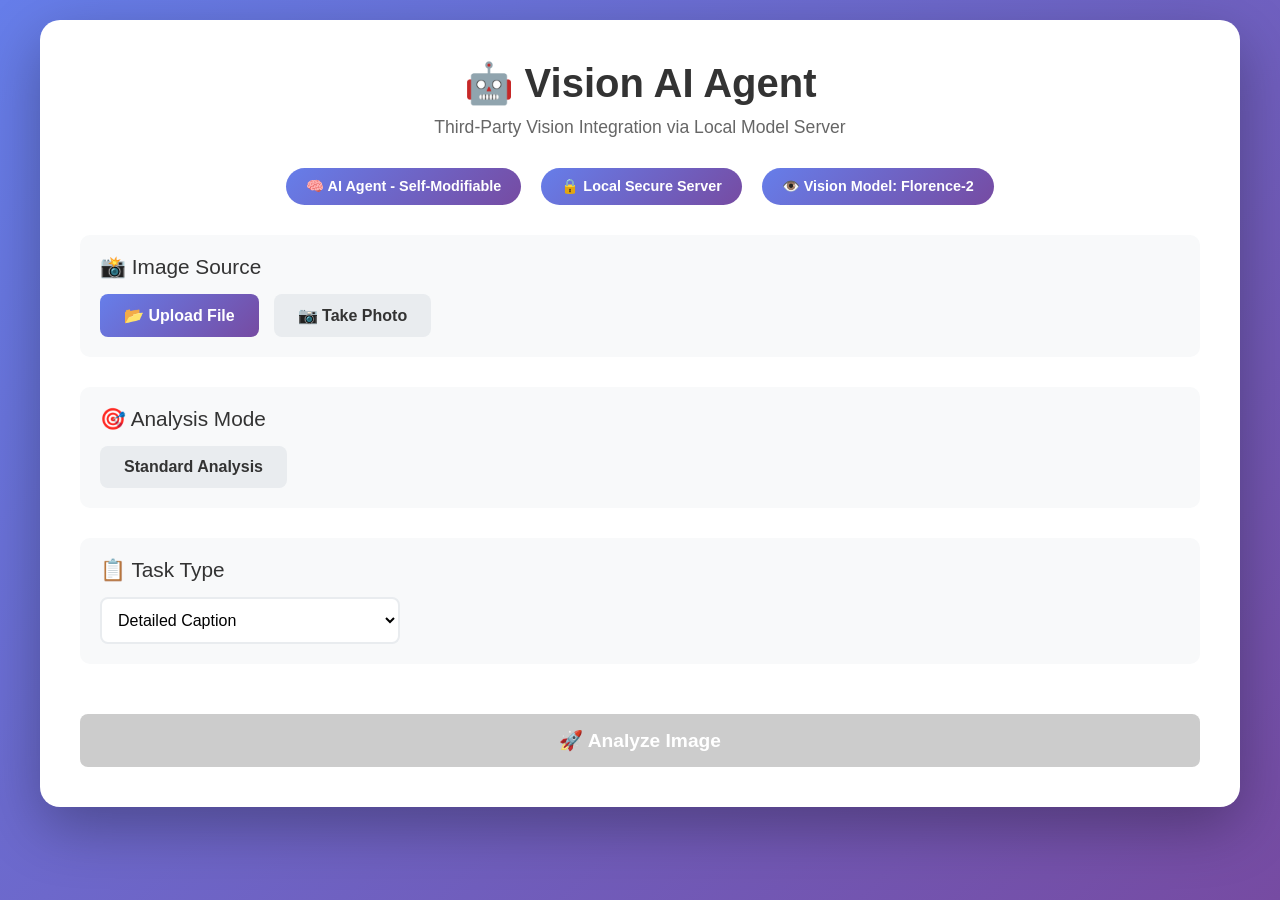
==== templates/index.html @ 925426c4 "Update templates/index.html Co-authored-by: Copilot <175728472+Copilot@users.noreply.github.com>" ====
<!DOCTYPE html>
<html lang="en">
<head>
    <meta charset="UTF-8">
    <meta name="viewport" content="width=device-width, initial-scale=1.0">
    <title>Vision AI Agent - Florence-2</title>
    <style>
        * {
            margin: 0;
            padding: 0;
            box-sizing: border-box;
        }

        body {
            font-family: 'Segoe UI', Tahoma, Geneva, Verdana, sans-serif;
            background: linear-gradient(135deg, #667eea 0%, #764ba2 100%);
            min-height: 100vh;
            padding: 20px;
        }

        .container {
            max-width: 1200px;
            margin: 0 auto;
            background: white;
            border-radius: 20px;
            padding: 40px;
            box-shadow: 0 20px 60px rgba(0, 0, 0, 0.3);
        }

        h1 {
            text-align: center;
            color: #333;
            margin-bottom: 10px;
            font-size: 2.5em;
        }

        .subtitle {
            text-align: center;
            color: #666;
            margin-bottom: 30px;
            font-size: 1.1em;
        }

        .features {
            display: flex;
            justify-content: center;
            gap: 20px;
            margin-bottom: 30px;
            flex-wrap: wrap;
        }

        .feature-badge {
            background: linear-gradient(135deg, #667eea 0%, #764ba2 100%);
            color: white;
            padding: 10px 20px;
            border-radius: 25px;
            font-size: 0.9em;
            font-weight: 600;
        }

        .section {
            margin-bottom: 30px;
            padding: 20px;
            background: #f8f9fa;
            border-radius: 10px;
        }

        .section-title {
            font-size: 1.3em;
            color: #333;
            margin-bottom: 15px;
            display: flex;
            align-items: center;
            gap: 10px;
        }

        .button-group {
            display: flex;
            gap: 15px;
            flex-wrap: wrap;
        }

        button {
            padding: 12px 24px;
            font-size: 1em;
            border: none;
            border-radius: 8px;
            cursor: pointer;
            transition: all 0.3s;
            font-weight: 600;
        }

        .btn-primary {
            background: linear-gradient(135deg, #667eea 0%, #764ba2 100%);
            color: white;
        }

        .btn-primary:hover {
            transform: translateY(-2px);
            box-shadow: 0 5px 15px rgba(102, 126, 234, 0.4);
        }

        .btn-secondary {
            background: #e9ecef;
            color: #333;
        }

        .btn-secondary:hover {
            background: #dee2e6;
        }

        .btn-secondary.active {
            background: linear-gradient(135deg, #667eea 0%, #764ba2 100%);
            color: white;
        }

        select {
            padding: 12px;
            font-size: 1em;
            border: 2px solid #e9ecef;
            border-radius: 8px;
            background: white;
            cursor: pointer;
            width: 100%;
            max-width: 300px;
        }

        select:focus {
            outline: none;
            border-color: #667eea;
        }

        #imagePreview {
            margin: 20px 0;
            text-align: center;
        }

        #previewImage {
            max-width: 100%;
            max-height: 400px;
            border-radius: 10px;
            box-shadow: 0 5px 15px rgba(0, 0, 0, 0.2);
            display: none;
        }

        #videoContainer {
            display: none;
            margin: 20px 0;
            text-align: center;
        }

        #video {
            max-width: 100%;
            max-height: 400px;
            border-radius: 10px;
            box-shadow: 0 5px 15px rgba(0, 0, 0, 0.2);
        }

        #canvas {
            display: none;
        }

        .analyze-btn {
            width: 100%;
            padding: 15px;
            font-size: 1.2em;
            background: linear-gradient(135deg, #11998e 0%, #38ef7d 100%);
            color: white;
            margin-top: 20px;
        }

        .analyze-btn:hover {
            transform: translateY(-2px);
            box-shadow: 0 5px 20px rgba(17, 153, 142, 0.4);
        }

        .analyze-btn:disabled {
            background: #ccc;
            cursor: not-allowed;
            transform: none;
        }

        #results {
            margin-top: 30px;
            padding: 20px;
            background: #f8f9fa;
            border-radius: 10px;
            display: none;
        }

        .result-content {
            background: white;
            padding: 20px;
            border-radius: 8px;
            margin-top: 15px;
            line-height: 1.8;
            color: #333;
        }

        .loading {
            text-align: center;
            padding: 20px;
        }

        .spinner {
            border: 4px solid #f3f3f3;
            border-top: 4px solid #667eea;
            border-radius: 50%;
            width: 50px;
            height: 50px;
            animation: spin 1s linear infinite;
            margin: 0 auto;
        }

        @keyframes spin {
            0% { transform: rotate(0deg); }
            100% { transform: rotate(360deg); }
        }

        .hidden {
            display: none;
        }

        #fileInput {
            display: none;
        }

        .status-indicator {
            display: inline-block;
            width: 10px;
            height: 10px;
            border-radius: 50%;
            background: #38ef7d;
            margin-right: 5px;
        }
    </style>
</head>
<body>
    <div class="container">
        <h1>🤖 Vision AI Agent</h1>
        <div class="subtitle">Third-Party Vision Integration via Local Model Server</div>
        
        <div class="features">
            <div class="feature-badge">🧠 AI Agent - Self-Modifiable</div>
            <div class="feature-badge">🔒 Local Secure Server</div>
            <div class="feature-badge">👁️ Vision Model: Florence-2</div>
        </div>

        <!-- Image Source Section -->
        <div class="section">
            <div class="section-title">📸 Image Source</div>
            <div class="button-group">
                <button class="btn-secondary active" id="uploadBtn" onclick="selectSource('upload')">
                    📂 Upload File
                </button>
                <button class="btn-secondary" id="cameraBtn" onclick="selectSource('camera')">
                    📷 Take Photo
                </button>
            </div>
            <input type="file" id="fileInput" accept="image/*" onchange="handleFileSelect(event)">
        </div>

        <!-- Image Preview / Camera -->
        <div id="imagePreview">
            <img id="previewImage" alt="Preview">
        </div>

        <div id="videoContainer">
            <video id="video" autoplay></video>
            <br>
            <button class="btn-primary" onclick="capturePhoto()" style="margin-top: 10px;">
                📸 Capture Photo
            </button>
        </div>

        <canvas id="canvas"></canvas>

        <!-- Analysis Mode Section -->
        <div class="section">
            <div class="section-title">🎯 Analysis Mode</div>
            <div class="button-group">
                <button class="btn-secondary" type="button" disabled aria-disabled="true">Standard Analysis</button>
            </div>
        </div>

        <!-- Task Type Section -->
        <div class="section">
            <div class="section-title">📋 Task Type</div>
            <select id="taskType">
                <option value="<MORE_DETAILED_CAPTION>">Detailed Caption</option>
                <option value="<CAPTION>">Caption</option>
                <option value="<DETAILED_CAPTION>">Detailed Caption (Short)</option>
                <option value="<OD>">Object Detection</option>
                <option value="<DENSE_REGION_CAPTION>">Dense Region Caption</option>
                <option value="<REGION_PROPOSAL>">Region Proposal</option>
            </select>
        </div>

        <!-- Analyze Button -->
        <button class="analyze-btn" id="analyzeBtn" onclick="analyzeImage()" disabled>
            🚀 Analyze Image
        </button>

        <!-- Results Section -->
        <div id="results">
            <div class="section-title">
                <span class="status-indicator"></span> Analysis Results
            </div>
            <div class="result-content" id="resultContent"></div>
        </div>

        <!-- Loading Indicator -->
        <div id="loading" class="loading hidden">
            <div class="spinner"></div>
            <p style="margin-top: 10px;">Analyzing image...</p>
        </div>
    </div>

    <script>
        let currentImageData = null;
        let stream = null;

        function selectSource(source) {
            const uploadBtn = document.getElementById('uploadBtn');
            const cameraBtn = document.getElementById('cameraBtn');
            const videoContainer = document.getElementById('videoContainer');
            const imagePreview = document.getElementById('imagePreview');
            const previewImage = document.getElementById('previewImage');

            if (source === 'upload') {
                uploadBtn.classList.add('active');
                cameraBtn.classList.remove('active');
                videoContainer.style.display = 'none';
                imagePreview.style.display = 'block';
                
                if (stream) {
                    stream.getTracks().forEach(track => track.stop());
                    stream = null;
                }
                
                document.getElementById('fileInput').click();
            } else {
                cameraBtn.classList.add('active');
                uploadBtn.classList.remove('active');
                imagePreview.style.display = 'none';
                previewImage.style.display = 'none';
                videoContainer.style.display = 'block';
                
                startCamera();
            }
        }

        async function startCamera() {
            try {
                stream = await navigator.mediaDevices.getUserMedia({ video: true });
                const video = document.getElementById('video');
                video.srcObject = stream;
            } catch (err) {
                alert('Error accessing camera: ' + err.message);
                console.error('Camera error:', err);
            }
        }

        function handleFileSelect(event) {
            const file = event.target.files[0];
            if (file) {
                const reader = new FileReader();
                reader.onload = function(e) {
                    const previewImage = document.getElementById('previewImage');
                    previewImage.src = e.target.result;
                    previewImage.style.display = 'block';
                    currentImageData = e.target.result;
                    document.getElementById('analyzeBtn').disabled = false;
                };
                reader.onerror = function(e) {
                    console.error('Error reading file:', e.target.error);
                    alert('Error reading the selected file. Please choose a different file and try again.');
                    const previewImage = document.getElementById('previewImage');
                    previewImage.style.display = 'none';
                    previewImage.src = '';
                    currentImageData = null;
                    document.getElementById('analyzeBtn').disabled = true;
                };
                reader.readAsDataURL(file);
            }
        }

        function capturePhoto() {
            const video = document.getElementById('video');
            const canvas = document.getElementById('canvas');
            const context = canvas.getContext('2d');

            canvas.width = video.videoWidth;
            canvas.height = video.videoHeight;
            context.drawImage(video, 0, 0, canvas.width, canvas.height);

            currentImageData = canvas.toDataURL('image/jpeg');
            
            const previewImage = document.getElementById('previewImage');
            previewImage.src = currentImageData;
            previewImage.style.display = 'block';
            
            document.getElementById('videoContainer').style.display = 'none';
            document.getElementById('imagePreview').style.display = 'block';
            
            if (stream) {
                stream.getTracks().forEach(track => track.stop());
                stream = null;
            }
            
            document.getElementById('analyzeBtn').disabled = false;
        }

        async function analyzeImage() {
            if (!currentImageData) {
                alert('Please select or capture an image first');
                return;
            }

            const taskType = document.getElementById('taskType').value;
            const loading = document.getElementById('loading');
            const results = document.getElementById('results');
            const analyzeBtn = document.getElementById('analyzeBtn');

            loading.classList.remove('hidden');
            results.style.display = 'none';
            analyzeBtn.disabled = true;

            try {
                const response = await fetch('/api/analyze', {
                    method: 'POST',
                    headers: {
                        'Content-Type': 'application/json',
                    },
                    body: JSON.stringify({
                        image: currentImageData,
                        task_type: taskType
                    })
                });

                const data = await response.json();

                if (data.success) {
                    displayResults(data.result);
                } else {
                    alert('Error: ' + data.error);
                }
            } catch (err) {
                alert('Error analyzing image: ' + err.message);
                console.error('Analysis error:', err);
            } finally {
                loading.classList.add('hidden');
                analyzeBtn.disabled = false;
            }
        }

        function displayResults(result) {
            const results = document.getElementById('results');
            const resultContent = document.getElementById('resultContent');

            let formattedResult = '';
            if (typeof result === 'object') {
                formattedResult = JSON.stringify(result, null, 2);
                formattedResult = '<pre>' + formattedResult + '</pre>';
            } else {
                formattedResult = result;
            }

            resultContent.innerHTML = formattedResult;
            results.style.display = 'block';
            results.scrollIntoView({ behavior: 'smooth' });
        }

        // Check server health on load
        window.addEventListener('load', async () => {
            try {
                const response = await fetch('/api/health');
                const data = await response.json();
                console.log('Server health:', data);
            } catch (err) {
                console.error('Health check failed:', err);
            }
        });
    </script>
</body>
</html>
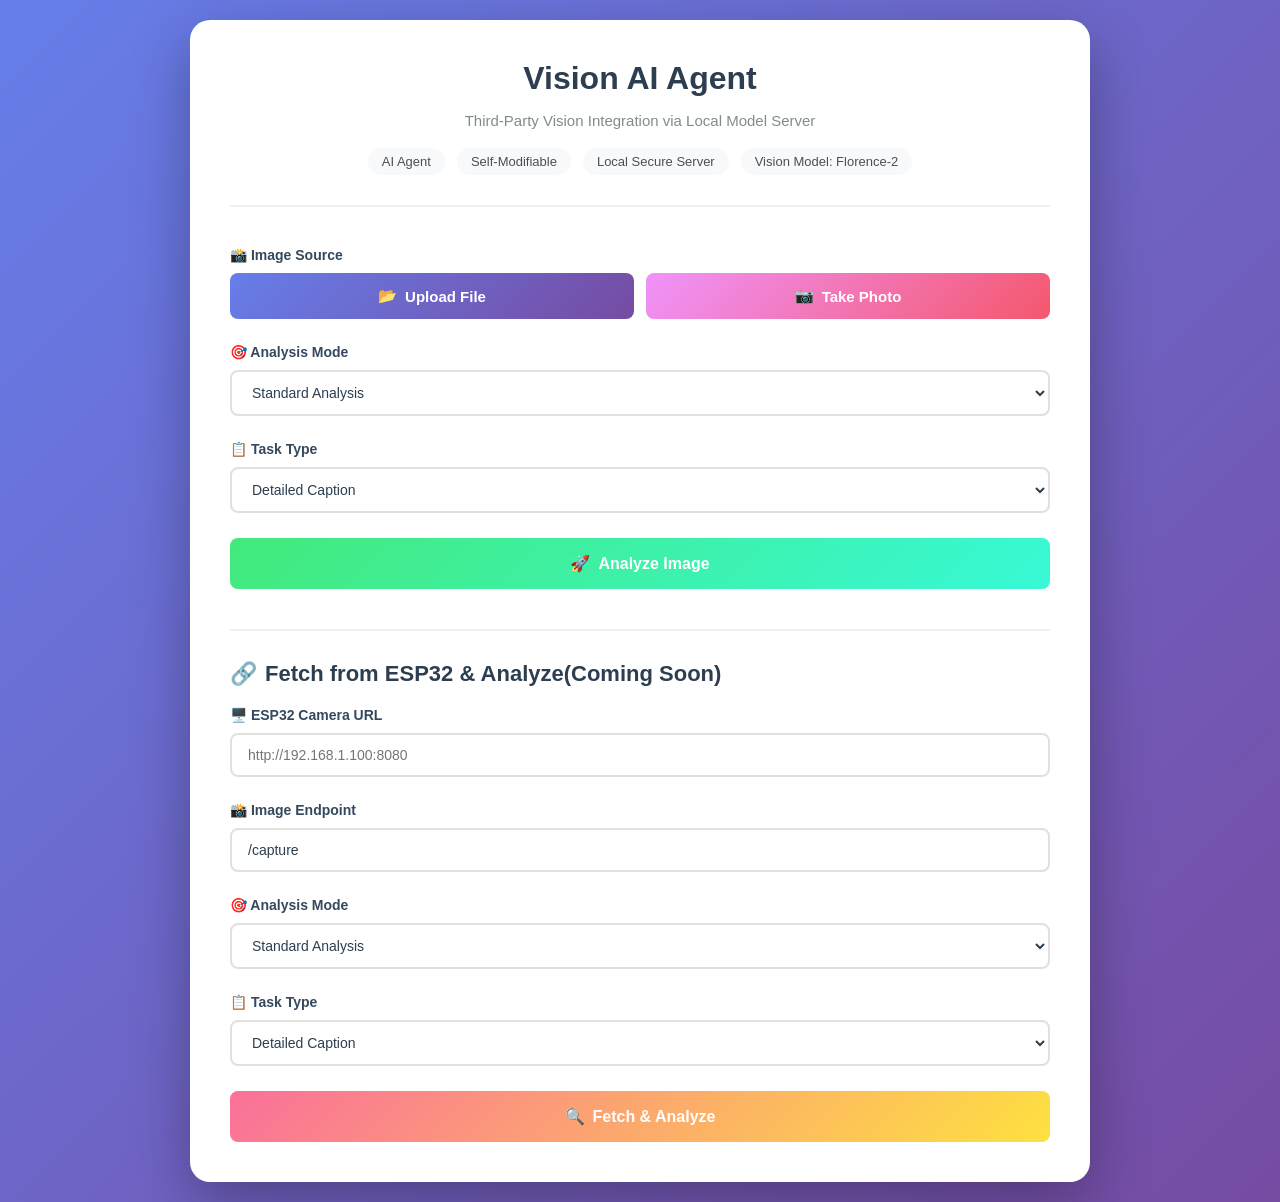
==== commit ba92542f: "keep latest version" ====
--- a/templates/index.html
+++ b/templates/index.html
@@ -3,7 +3,7 @@
 <head>
     <meta charset="UTF-8">
     <meta name="viewport" content="width=device-width, initial-scale=1.0">
-    <title>Vision AI Agent - Florence-2</title>
+    <title>Vision AI Agent</title>
     <style>
         * {
             margin: 0;
@@ -12,204 +12,187 @@
         }
 
         body {
-            font-family: 'Segoe UI', Tahoma, Geneva, Verdana, sans-serif;
+            font-family: -apple-system, BlinkMacSystemFont, 'Segoe UI', 'Roboto', 'Oxygen', 'Ubuntu', 'Cantarell', sans-serif;
             background: linear-gradient(135deg, #667eea 0%, #764ba2 100%);
             min-height: 100vh;
             padding: 20px;
+            display: flex;
+            align-items: center;
+            justify-content: center;
         }
 
         .container {
-            max-width: 1200px;
-            margin: 0 auto;
             background: white;
+            max-width: 900px;
+            width: 100%;
+            padding: 40px;
             border-radius: 20px;
-            padding: 40px;
-            box-shadow: 0 20px 60px rgba(0, 0, 0, 0.3);
+            box-shadow: 0 20px 60px rgba(0,0,0,0.3);
+        }
+
+        header {
+            text-align: center;
+            margin-bottom: 40px;
+            padding-bottom: 30px;
+            border-bottom: 2px solid #f0f0f0;
         }
 
         h1 {
-            text-align: center;
-            color: #333;
-            margin-bottom: 10px;
-            font-size: 2.5em;
+            color: #2c3e50;
+            font-size: 32px;
+            font-weight: 700;
+            margin-bottom: 12px;
+            display: flex;
+            align-items: center;
+            justify-content: center;
+            gap: 12px;
         }
 
         .subtitle {
-            text-align: center;
-            color: #666;
-            margin-bottom: 30px;
-            font-size: 1.1em;
-        }
-
-        .features {
+            color: #7f8c8d;
+            font-size: 15px;
+            line-height: 1.6;
+        }
+
+        .badge-container {
             display: flex;
             justify-content: center;
-            gap: 20px;
-            margin-bottom: 30px;
+            gap: 12px;
+            margin-top: 15px;
             flex-wrap: wrap;
         }
 
-        .feature-badge {
-            background: linear-gradient(135deg, #667eea 0%, #764ba2 100%);
+        .badge {
+            display: inline-flex;
+            align-items: center;
+            gap: 6px;
+            padding: 6px 14px;
+            background: #f8f9fa;
+            border-radius: 20px;
+            font-size: 13px;
+            color: #495057;
+            font-weight: 500;
+        }
+
+        .form-group {
+            margin-bottom: 25px;
+        }
+
+        label {
+            display: block;
+            margin-bottom: 10px;
+            font-weight: 600;
+            color: #34495e;
+            font-size: 14px;
+        }
+
+        .btn-group {
+            display: grid;
+            grid-template-columns: 1fr 1fr;
+            gap: 12px;
+            margin-bottom: 15px;
+        }
+
+        button {
+            background: #3498db;
             color: white;
-            padding: 10px 20px;
-            border-radius: 25px;
-            font-size: 0.9em;
-            font-weight: 600;
-        }
-
-        .section {
-            margin-bottom: 30px;
-            padding: 20px;
-            background: #f8f9fa;
-            border-radius: 10px;
-        }
-
-        .section-title {
-            font-size: 1.3em;
-            color: #333;
-            margin-bottom: 15px;
-            display: flex;
-            align-items: center;
-            gap: 10px;
-        }
-
-        .button-group {
-            display: flex;
-            gap: 15px;
-            flex-wrap: wrap;
-        }
-
-        button {
-            padding: 12px 24px;
-            font-size: 1em;
+            padding: 14px 24px;
             border: none;
             border-radius: 8px;
             cursor: pointer;
-            transition: all 0.3s;
+            font-size: 15px;
             font-weight: 600;
-        }
-
-        .btn-primary {
+            transition: all 0.3s ease;
+            display: flex;
+            align-items: center;
+            justify-content: center;
+            gap: 8px;
+        }
+
+        button:hover {
+            transform: translateY(-2px);
+            box-shadow: 0 4px 12px rgba(0,0,0,0.15);
+        }
+
+        button:active {
+            transform: translateY(0);
+        }
+
+        button:disabled {
+            background: #bdc3c7;
+            cursor: not-allowed;
+            transform: none;
+        }
+
+        .btn-upload {
             background: linear-gradient(135deg, #667eea 0%, #764ba2 100%);
-            color: white;
-        }
-
-        .btn-primary:hover {
-            transform: translateY(-2px);
-            box-shadow: 0 5px 15px rgba(102, 126, 234, 0.4);
-        }
-
-        .btn-secondary {
-            background: #e9ecef;
-            color: #333;
-        }
-
-        .btn-secondary:hover {
-            background: #dee2e6;
-        }
-
-        .btn-secondary.active {
-            background: linear-gradient(135deg, #667eea 0%, #764ba2 100%);
-            color: white;
-        }
-
-        select {
-            padding: 12px;
-            font-size: 1em;
-            border: 2px solid #e9ecef;
+        }
+
+        .btn-camera {
+            background: linear-gradient(135deg, #f093fb 0%, #f5576c 100%);
+        }
+
+        .btn-capture {
+            background: linear-gradient(135deg, #4facfe 0%, #00f2fe 100%);
+            width: 100%;
+            margin-top: 10px;
+        }
+
+        .btn-submit {
+            background: linear-gradient(135deg, #43e97b 0%, #38f9d7 100%);
+            width: 100%;
+            font-size: 16px;
+            padding: 16px;
+            margin-top: 10px;
+        }
+
+        select, input[type="text"] {
+            width: 100%;
+            padding: 12px 16px;
+            border: 2px solid #e0e0e0;
             border-radius: 8px;
+            font-size: 14px;
+            transition: border-color 0.3s;
             background: white;
-            cursor: pointer;
-            width: 100%;
-            max-width: 300px;
-        }
-
-        select:focus {
+            color: #2c3e50;
+        }
+
+        select:focus, input[type="text"]:focus {
             outline: none;
-            border-color: #667eea;
-        }
-
-        #imagePreview {
-            margin: 20px 0;
-            text-align: center;
-        }
-
-        #previewImage {
+            border-color: #3498db;
+        }
+
+        #preview {
             max-width: 100%;
             max-height: 400px;
-            border-radius: 10px;
-            box-shadow: 0 5px 15px rgba(0, 0, 0, 0.2);
+            margin: 15px 0;
+            border-radius: 12px;
             display: none;
-        }
-
-        #videoContainer {
-            display: none;
-            margin: 20px 0;
-            text-align: center;
+            box-shadow: 0 4px 12px rgba(0,0,0,0.1);
         }
 
         #video {
             max-width: 100%;
-            max-height: 400px;
-            border-radius: 10px;
-            box-shadow: 0 5px 15px rgba(0, 0, 0, 0.2);
-        }
-
-        #canvas {
+            border-radius: 12px;
             display: none;
-        }
-
-        .analyze-btn {
-            width: 100%;
-            padding: 15px;
-            font-size: 1.2em;
-            background: linear-gradient(135deg, #11998e 0%, #38ef7d 100%);
-            color: white;
-            margin-top: 20px;
-        }
-
-        .analyze-btn:hover {
-            transform: translateY(-2px);
-            box-shadow: 0 5px 20px rgba(17, 153, 142, 0.4);
-        }
-
-        .analyze-btn:disabled {
-            background: #ccc;
-            cursor: not-allowed;
-            transform: none;
-        }
-
-        #results {
-            margin-top: 30px;
-            padding: 20px;
-            background: #f8f9fa;
-            border-radius: 10px;
-            display: none;
-        }
-
-        .result-content {
-            background: white;
-            padding: 20px;
-            border-radius: 8px;
-            margin-top: 15px;
-            line-height: 1.8;
-            color: #333;
+            margin: 15px 0;
+            box-shadow: 0 4px 12px rgba(0,0,0,0.1);
         }
 
         .loading {
             text-align: center;
-            padding: 20px;
+            padding: 40px;
+            display: none;
         }
 
         .spinner {
             border: 4px solid #f3f3f3;
-            border-top: 4px solid #667eea;
+            border-top: 4px solid #3498db;
             border-radius: 50%;
             width: 50px;
             height: 50px;
             animation: spin 1s linear infinite;
-            margin: 0 auto;
+            margin: 0 auto 20px;
         }
 
         @keyframes spin {
@@ -217,268 +200,665 @@
             100% { transform: rotate(360deg); }
         }
 
-        .hidden {
+        .loading-text {
+            color: #7f8c8d;
+            font-size: 16px;
+        }
+
+        #result {
+            margin-top: 30px;
             display: none;
-        }
-
-        #fileInput {
+            animation: fadeIn 0.5s;
+        }
+
+        .result-title {
+            font-weight: 700;
+            color: #2c3e50;
+            margin-bottom: 20px;
+            font-size: 20px;
+            display: flex;
+            align-items: center;
+            gap: 8px;
+        }
+
+        .result-summary {
+            padding: 20px 24px;
+            margin-bottom: 20px;
+            border-radius: 12px;
+            font-size: 18px;
+            font-weight: 600;
+            text-align: center;
             display: none;
-        }
-
-        .status-indicator {
-            display: inline-block;
-            width: 10px;
-            height: 10px;
-            border-radius: 50%;
-            background: #38ef7d;
-            margin-right: 5px;
+            animation: slideIn 0.4s ease;
+        }
+
+        .result-summary.healthy {
+            background: linear-gradient(135deg, #d4edda 0%, #c3e6cb 100%);
+            color: #155724;
+            border: 2px solid #28a745;
+        }
+
+        .result-summary.warning {
+            background: linear-gradient(135deg, #fff3cd 0%, #ffeaa7 100%);
+            color: #856404;
+            border: 2px solid #ffc107;
+        }
+
+        .result-summary.error {
+            background: linear-gradient(135deg, #f8d7da 0%, #f5c6cb 100%);
+            color: #721c24;
+            border: 2px solid #dc3545;
+        }
+
+        .result-summary.unknown {
+            background: linear-gradient(135deg, #e2e3e5 0%, #d6d8db 100%);
+            color: #383d41;
+            border: 2px solid #6c757d;
+        }
+
+        .summary-icon {
+            font-size: 28px;
+            margin-right: 10px;
+        }
+
+        .result-box {
+            background: linear-gradient(135deg, #e8f4f8 0%, #f0f8fc 100%);
+            padding: 24px;
+            border-radius: 12px;
+            border-left: 5px solid #3498db;
+            margin-bottom: 20px;
+            box-shadow: 0 2px 8px rgba(52, 152, 219, 0.1);
+        }
+
+        .result-box-label {
+            font-size: 12px;
+            color: #7f8c8d;
+            margin-bottom: 12px;
+            font-weight: 600;
+            text-transform: uppercase;
+            letter-spacing: 0.5px;
+        }
+
+        .result-box-value {
+            font-size: 18px;
+            font-weight: 700;
+            color: #2c3e50;
+            line-height: 1.8;
+            word-break: break-word;
+        }
+
+        .result-content {
+            white-space: pre-wrap;
+            word-wrap: break-word;
+            font-family: 'Monaco', 'Menlo', 'Courier New', monospace;
+            font-size: 14px;
+            background: #f8f9fa;
+            padding: 24px;
+            border-radius: 12px;
+            border: 1px solid #dee2e6;
+            max-height: 700px;
+            overflow-y: auto;
+            color: #2c3e50;
+            line-height: 1.6;
+        }
+
+        @keyframes fadeIn {
+            from { opacity: 0; }
+            to { opacity: 1; }
+        }
+
+        @keyframes slideIn {
+            from { 
+                opacity: 0; 
+                transform: translateY(-20px); 
+            }
+            to { 
+                opacity: 1; 
+                transform: translateY(0); 
+            }
+        }
+
+        @media (max-width: 768px) {
+            .container {
+                padding: 24px;
+            }
+
+            h1 {
+                font-size: 24px;
+            }
+
+            .btn-group {
+                grid-template-columns: 1fr;
+            }
         }
     </style>
 </head>
 <body>
     <div class="container">
-        <h1>🤖 Vision AI Agent</h1>
-        <div class="subtitle">Third-Party Vision Integration via Local Model Server</div>
+        <header>
+            <h1>
+                <span>Vision AI Agent</span>
+            </h1>
+            <div class="subtitle">
+                Third-Party Vision Integration via Local Model Server
+            </div>
+            <div class="badge-container">
+                <span class="badge">AI Agent</span>
+                <span class="badge">Self-Modifiable</span>
+                <span class="badge">Local Secure Server</span>
+                <span class="badge">Vision Model: Florence-2 </span>
+                
+            </div>
+        </header>
         
-        <div class="features">
-            <div class="feature-badge">🧠 AI Agent - Self-Modifiable</div>
-            <div class="feature-badge">🔒 Local Secure Server</div>
-            <div class="feature-badge">👁️ Vision Model: Florence-2</div>
+        <form id="analysisForm">
+            <div class="form-group">
+                <label>📸 Image Source</label>
+                <div class="btn-group">
+                    <button type="button" id="uploadBtn" class="btn-upload">
+                        <span>📂</span>
+                        <span>Upload File</span>
+                    </button>
+                    <button type="button" id="cameraBtn" class="btn-camera">
+                        <span>📷</span>
+                        <span>Take Photo</span>
+                    </button>
+                </div>
+                <input type="file" id="imageFile" accept="image/*" style="display:none;">
+                <video id="video" autoplay></video>
+                <button type="button" id="captureBtn" class="btn-capture" style="display:none;">
+                    <span>📸</span>
+                    <span>Capture Photo</span>
+                </button>
+                <canvas id="canvas" style="display:none;"></canvas>
+                <img id="preview" alt="Image Preview">
+            </div>
+
+            <div class="form-group">
+                <label for="mode">🎯 Analysis Mode</label>
+                <select id="mode">
+                    <option value="analyze">Standard Analysis</option>
+                    <option value="analyze_json">JSON Mode (General)</option>
+                    <option value="analyze_json_monitor">JSON Mode + Health Check (Monitor)</option>
+                    <option value="verify">Quick Verify (Quest Builder)</option>
+                </select>
+            </div>
+
+            <div class="form-group" id="taskGroup">
+                <label for="task">📋 Task Type</label>
+                <select id="task">
+                    <option value="<MORE_DETAILED_CAPTION>">Detailed Caption</option>
+                    <option value="<CAPTION>">Simple Caption</option>
+                    <option value="<OBJECT_DETECTION>">Object Detection</option>
+                    <option value="<OCR_WITH_REGION>">OCR with Regions</option>
+                </select>
+            </div>
+
+            <div class="form-group" id="targetGroup" style="display:none;">
+                <label for="target">🎯 Target Object</label>
+                <input type="text" id="target" placeholder="e.g., chair, table, person" value="chair">
+            </div>
+
+            <button type="submit" id="submitBtn" class="btn-submit">
+                <span>🚀</span>
+                <span>Analyze Image</span>
+            </button>
+        </form>
+
+        <div style="margin-top: 40px; padding-top: 30px; border-top: 2px solid #f0f0f0;">
+            <h2 style="color: #2c3e50; font-size: 22px; font-weight: 700; margin-bottom: 20px; display: flex; align-items: center; gap: 8px;">
+                <span>🔗</span>
+                <span>Fetch from ESP32 & Analyze(Coming Soon)</span>
+            </h2>
+            
+            <form id="esp32AnalyzeForm">
+                <div class="form-group">
+                    <label for="esp32Url">🖥️ ESP32 Camera URL</label>
+                    <input type="text" id="esp32Url" placeholder="http://192.168.1.100:8080" value="">
+                </div>
+
+                <div class="form-group">
+                    <label for="esp32ImageEndpoint">📸 Image Endpoint</label>
+                    <input type="text" id="esp32ImageEndpoint" placeholder="/capture or /image.jpg" value="/capture">
+                </div>
+
+                <div class="form-group">
+                    <label for="analysisMode">🎯 Analysis Mode</label>
+                    <select id="analysisMode">
+                        <option value="analyze">Standard Analysis</option>
+                        <option value="analyze_json">JSON Mode (Gauges)</option>
+                        <option value="analyze_json_monitor">JSON + Health Check</option>
+                        <option value="verify">Quick Verify</option>
+                    </select>
+                </div>
+
+                <div class="form-group" id="analysisTaskGroup">
+                    <label for="analysisTask">📋 Task Type</label>
+                    <select id="analysisTask">
+                        <option value="&lt;MORE_DETAILED_CAPTION&gt;">Detailed Caption</option>
+                        <option value="&lt;CAPTION&gt;">Simple Caption</option>
+                        <option value="&lt;OBJECT_DETECTION&gt;">Object Detection</option>
+                        <option value="&lt;OCR_WITH_REGION&gt;">OCR with Regions</option>
+                    </select>
+                </div>
+
+                <div class="form-group" id="analysisTargetGroup" style="display:none;">
+                    <label for="analysisTarget">🎯 Target Object</label>
+                    <input type="text" id="analysisTarget" placeholder="e.g., gauge, pressure, temperature" value="">
+                </div>
+
+                <button type="submit" class="btn-submit" style="background: linear-gradient(135deg, #fa709a 0%, #fee140 100%);">
+                    <span>🔍</span>
+                    <span>Fetch & Analyze</span>
+                </button>
+            </form>
         </div>
 
-        <!-- Image Source Section -->
-        <div class="section">
-            <div class="section-title">📸 Image Source</div>
-            <div class="button-group">
-                <button class="btn-secondary active" id="uploadBtn" onclick="selectSource('upload')">
-                    📂 Upload File
-                </button>
-                <button class="btn-secondary" id="cameraBtn" onclick="selectSource('camera')">
-                    📷 Take Photo
-                </button>
+        <div id="loading" class="loading">
+            <div class="spinner"></div>
+            <div class="loading-text">⏳ Analyzing image... Please wait</div>
+        </div>
+
+        <div id="result">
+            <div class="result-title">
+                <span>📊</span>
+                <span>Analysis Result</span>
             </div>
-            <input type="file" id="fileInput" accept="image/*" onchange="handleFileSelect(event)">
-        </div>
-
-        <!-- Image Preview / Camera -->
-        <div id="imagePreview">
-            <img id="previewImage" alt="Preview">
-        </div>
-
-        <div id="videoContainer">
-            <video id="video" autoplay></video>
-            <br>
-            <button class="btn-primary" onclick="capturePhoto()" style="margin-top: 10px;">
-                📸 Capture Photo
-            </button>
-        </div>
-
-        <canvas id="canvas"></canvas>
-
-        <!-- Analysis Mode Section -->
-        <div class="section">
-            <div class="section-title">🎯 Analysis Mode</div>
-            <div class="button-group">
-                <button class="btn-secondary" type="button" disabled aria-disabled="true">Standard Analysis</button>
-            </div>
-        </div>
-
-        <!-- Task Type Section -->
-        <div class="section">
-            <div class="section-title">📋 Task Type</div>
-            <select id="taskType">
-                <option value="<MORE_DETAILED_CAPTION>">Detailed Caption</option>
-                <option value="<CAPTION>">Caption</option>
-                <option value="<DETAILED_CAPTION>">Detailed Caption (Short)</option>
-                <option value="<OD>">Object Detection</option>
-                <option value="<DENSE_REGION_CAPTION>">Dense Region Caption</option>
-                <option value="<REGION_PROPOSAL>">Region Proposal</option>
-            </select>
-        </div>
-
-        <!-- Analyze Button -->
-        <button class="analyze-btn" id="analyzeBtn" onclick="analyzeImage()" disabled>
-            🚀 Analyze Image
-        </button>
-
-        <!-- Results Section -->
-        <div id="results">
-            <div class="section-title">
-                <span class="status-indicator"></span> Analysis Results
-            </div>
+            <div id="resultSummary" class="result-summary"></div>
+            <div id="resultBox"></div>
             <div class="result-content" id="resultContent"></div>
         </div>
-
-        <!-- Loading Indicator -->
-        <div id="loading" class="loading hidden">
-            <div class="spinner"></div>
-            <p style="margin-top: 10px;">Analyzing image...</p>
-        </div>
     </div>
 
     <script>
-        let currentImageData = null;
+        const form = document.getElementById('analysisForm');
+        const imageFile = document.getElementById('imageFile');
+        const preview = document.getElementById('preview');
+        const video = document.getElementById('video');
+        const canvas = document.getElementById('canvas');
+        const uploadBtn = document.getElementById('uploadBtn');
+        const cameraBtn = document.getElementById('cameraBtn');
+        const captureBtn = document.getElementById('captureBtn');
+        const mode = document.getElementById('mode');
+        const taskGroup = document.getElementById('taskGroup');
+        const targetGroup = document.getElementById('targetGroup');
+        const submitBtn = document.getElementById('submitBtn');
+        const loading = document.getElementById('loading');
+        const result = document.getElementById('result');
+        const resultContent = document.getElementById('resultContent');
+        const resultSummary = document.getElementById('resultSummary');
+        const resultBox = document.getElementById('resultBox');
+
         let stream = null;
-
-        function selectSource(source) {
-            const uploadBtn = document.getElementById('uploadBtn');
-            const cameraBtn = document.getElementById('cameraBtn');
-            const videoContainer = document.getElementById('videoContainer');
-            const imagePreview = document.getElementById('imagePreview');
-            const previewImage = document.getElementById('previewImage');
-
-            if (source === 'upload') {
-                uploadBtn.classList.add('active');
-                cameraBtn.classList.remove('active');
-                videoContainer.style.display = 'none';
-                imagePreview.style.display = 'block';
-                
-                if (stream) {
-                    stream.getTracks().forEach(track => track.stop());
-                    stream = null;
-                }
-                
-                document.getElementById('fileInput').click();
-            } else {
-                cameraBtn.classList.add('active');
-                uploadBtn.classList.remove('active');
-                imagePreview.style.display = 'none';
-                previewImage.style.display = 'none';
-                videoContainer.style.display = 'block';
-                
-                startCamera();
-            }
-        }
-
-        async function startCamera() {
+        let capturedBlob = null;
+
+        uploadBtn.addEventListener('click', () => {
+            stopCamera();
+            imageFile.click();
+        });
+
+        cameraBtn.addEventListener('click', async () => {
             try {
-                stream = await navigator.mediaDevices.getUserMedia({ video: true });
-                const video = document.getElementById('video');
+                stream = await navigator.mediaDevices.getUserMedia({ 
+                    video: { facingMode: 'environment' }
+                });
                 video.srcObject = stream;
-            } catch (err) {
-                alert('Error accessing camera: ' + err.message);
-                console.error('Camera error:', err);
-            }
-        }
-
-        function handleFileSelect(event) {
-            const file = event.target.files[0];
-            if (file) {
-                const reader = new FileReader();
-                reader.onload = function(e) {
-                    const previewImage = document.getElementById('previewImage');
-                    previewImage.src = e.target.result;
-                    previewImage.style.display = 'block';
-                    currentImageData = e.target.result;
-                    document.getElementById('analyzeBtn').disabled = false;
-                };
-                reader.onerror = function(e) {
-                    console.error('Error reading file:', e.target.error);
-                    alert('Error reading the selected file. Please choose a different file and try again.');
-                    const previewImage = document.getElementById('previewImage');
-                    previewImage.style.display = 'none';
-                    previewImage.src = '';
-                    currentImageData = null;
-                    document.getElementById('analyzeBtn').disabled = true;
-                };
-                reader.readAsDataURL(file);
-            }
-        }
-
-        function capturePhoto() {
-            const video = document.getElementById('video');
-            const canvas = document.getElementById('canvas');
+                video.style.display = 'block';
+                captureBtn.style.display = 'block';
+                preview.style.display = 'none';
+                // Scroll to video so user can see the capture button
+                video.scrollIntoView({ behavior: 'smooth', block: 'start' });
+            } catch (error) {
+                alert('Cannot access camera: ' + error.message);
+            }
+        });
+
+        captureBtn.addEventListener('click', () => {
             const context = canvas.getContext('2d');
-
             canvas.width = video.videoWidth;
             canvas.height = video.videoHeight;
-            context.drawImage(video, 0, 0, canvas.width, canvas.height);
-
-            currentImageData = canvas.toDataURL('image/jpeg');
+            context.drawImage(video, 0, 0);
             
-            const previewImage = document.getElementById('previewImage');
-            previewImage.src = currentImageData;
-            previewImage.style.display = 'block';
-            
-            document.getElementById('videoContainer').style.display = 'none';
-            document.getElementById('imagePreview').style.display = 'block';
-            
+            canvas.toBlob((blob) => {
+                capturedBlob = blob;
+                const url = URL.createObjectURL(blob);
+                preview.src = url;
+                preview.style.display = 'block';
+                stopCamera();
+            }, 'image/jpeg', 0.9);
+        });
+
+        function stopCamera() {
             if (stream) {
                 stream.getTracks().forEach(track => track.stop());
                 stream = null;
             }
+            video.style.display = 'none';
+            captureBtn.style.display = 'none';
+        }
+
+        imageFile.addEventListener('change', (e) => {
+            const file = e.target.files[0];
+            if (file) {
+                capturedBlob = file;
+                const reader = new FileReader();
+                reader.onload = (e) => {
+                    preview.src = e.target.result;
+                    preview.style.display = 'block';
+                };
+                reader.readAsDataURL(file);
+            }
+        });
+
+        mode.addEventListener('change', (e) => {
+            if (e.target.value === 'verify') {
+                taskGroup.style.display = 'none';
+                targetGroup.style.display = 'block';
+            } else if (e.target.value === 'analyze') {
+                taskGroup.style.display = 'block';
+                targetGroup.style.display = 'none';
+            } else {
+                taskGroup.style.display = 'none';
+                targetGroup.style.display = 'none';
+            }
+        });
+
+        form.addEventListener('submit', async (e) => {
+            e.preventDefault();
             
-            document.getElementById('analyzeBtn').disabled = false;
-        }
-
-        async function analyzeImage() {
-            if (!currentImageData) {
+            if (!capturedBlob) {
                 alert('Please select or capture an image first');
                 return;
             }
 
-            const taskType = document.getElementById('taskType').value;
-            const loading = document.getElementById('loading');
-            const results = document.getElementById('results');
-            const analyzeBtn = document.getElementById('analyzeBtn');
-
-            loading.classList.remove('hidden');
-            results.style.display = 'none';
-            analyzeBtn.disabled = true;
+            const formData = new FormData();
+            formData.append('image', capturedBlob, 'image.jpg');
+
+            const selectedMode = mode.value;
+            let endpoint = `/${selectedMode}`;
+
+            if (selectedMode === 'analyze') {
+                formData.append('task', document.getElementById('task').value);
+            } else if (selectedMode === 'verify') {
+                formData.append('target', document.getElementById('target').value);
+            }
+
+            submitBtn.disabled = true;
+            loading.style.display = 'block';
+            result.style.display = 'none';
 
             try {
-                const response = await fetch('/api/analyze', {
+                const response = await fetch(endpoint, {
+                    method: 'POST',
+                    body: formData
+                });
+
+                const data = await response.json();
+
+                loading.style.display = 'none';
+                result.style.display = 'block';
+
+                if (data.success) {
+                    if (data.health_check) {
+                        displaySummary(data.health_check);
+                    } else {
+                        resultSummary.style.display = 'none';
+                    }
+                    
+                    // Display result value prominently if it exists
+                    let resultHtml = '';
+                    if (data.result) {
+                        resultHtml = `<div class="result-box">
+                            <div class="result-box-label">Result:</div>
+                            <div class="result-box-value">${data.result}</div>
+                        </div>`;
+                    }
+                    
+                    resultBox.innerHTML = resultHtml;
+                    resultContent.innerHTML = '<div style="font-size: 12px; color: #7f8c8d; margin-bottom: 8px; font-weight: 500; text-transform: uppercase; letter-spacing: 0.5px;">Full Response:</div>' + 
+                                            '<pre style="margin: 0;">' + JSON.stringify(data, null, 2) + '</pre>';
+                    resultContent.style.color = '#2c3e50';
+                } else {
+                    resultSummary.style.display = 'none';
+                    resultContent.textContent = `Error: ${data.error}`;
+                    resultContent.style.color = '#e74c3c';
+                }
+            } catch (error) {
+                loading.style.display = 'none';
+                result.style.display = 'block';
+                resultSummary.style.display = 'none';
+                resultContent.textContent = `Error: ${error.message}`;
+                resultContent.style.color = '#e74c3c';
+            } finally {
+                submitBtn.disabled = false;
+            }
+        });
+
+        function displaySummary(healthCheck) {
+            const summary = resultSummary;
+            const overall = healthCheck.overall.toLowerCase();
+            
+            summary.className = 'result-summary';
+            
+            let icon = '';
+            let statusClass = '';
+            let displayText = healthCheck.summary || healthCheck.overall;
+            
+            if (overall.includes('healthy') || overall.includes('✅')) {
+                statusClass = 'healthy';
+                icon = '✅';
+            } else if (overall.includes('warning') || overall.includes('⚠️')) {
+                statusClass = 'warning';
+                icon = '⚠️';
+            } else if (overall.includes('error') || overall.includes('❌')) {
+                statusClass = 'error';
+                icon = '❌';
+            } else {
+                statusClass = 'unknown';
+                icon = '❓';
+            }
+            
+            // Add detailed stats
+            const errorCount = healthCheck.errors?.length || 0;
+            const warningCount = healthCheck.warnings?.length || 0;
+            const infoCount = healthCheck.info?.length || 0;
+            
+            let statsHtml = '';
+            if (errorCount > 0 || warningCount > 0 || infoCount > 0) {
+                statsHtml = '<div style="font-size:14px; margin-top:12px; font-weight:normal; opacity:0.9;">';
+                if (errorCount > 0) statsHtml += `<span style="margin:0 8px;">❌ ${errorCount} error${errorCount > 1 ? 's' : ''}</span>`;
+                if (warningCount > 0) statsHtml += `<span style="margin:0 8px;">⚠️ ${warningCount} warning${warningCount > 1 ? 's' : ''}</span>`;
+                if (infoCount > 0) statsHtml += `<span style="margin:0 8px;">✅ ${infoCount} OK</span>`;
+                statsHtml += '</div>';
+            }
+            
+            summary.classList.add(statusClass);
+            summary.innerHTML = `
+                <div><span class="summary-icon">${icon}</span>${displayText}</div>
+                ${statsHtml}
+            `;
+            summary.style.display = 'block';
+        }
+
+        // Remote ESP32 Check Form Handler
+        const remoteCheckForm = document.getElementById('remoteCheckForm');
+        const remoteUrl = document.getElementById('remoteUrl');
+        const checkEndpoint = document.getElementById('checkEndpoint');
+        const imageUrl = document.getElementById('imageUrl');
+
+        remoteCheckForm.addEventListener('submit', async (e) => {
+            e.preventDefault();
+
+            if (!remoteUrl.value.trim()) {
+                alert('Please enter the remote ESP32 URL');
+                return;
+            }
+
+            const submitBtn = remoteCheckForm.querySelector('button[type="submit"]');
+            submitBtn.disabled = true;
+            loading.style.display = 'block';
+            result.style.display = 'none';
+
+            try {
+                const postUrl = `${remoteUrl.value.trim()}${checkEndpoint.value.trim()}`;
+                const payload = {};
+                
+                if (imageUrl.value.trim()) {
+                    payload.image_url = imageUrl.value.trim();
+                }
+
+                const response = await fetch(postUrl, {
                     method: 'POST',
                     headers: {
                         'Content-Type': 'application/json',
                     },
-                    body: JSON.stringify({
-                        image: currentImageData,
-                        task_type: taskType
-                    })
+                    body: JSON.stringify(payload)
                 });
 
                 const data = await response.json();
 
-                if (data.success) {
-                    displayResults(data.result);
+                loading.style.display = 'none';
+                result.style.display = 'block';
+                resultSummary.style.display = 'none';
+
+                // Display the image details result
+                let resultHtml = '';
+                if (data.result) {
+                    resultHtml = `<div class="result-box">
+                        <div class="result-box-label">Image Details:</div>
+                        <div class="result-box-value">${typeof data.result === 'string' ? data.result : JSON.stringify(data.result, null, 2)}</div>
+                    </div>`;
+                }
+                
+                resultBox.innerHTML = resultHtml;
+                resultContent.innerHTML = '<div style="font-size: 12px; color: #7f8c8d; margin-bottom: 8px; font-weight: 500; text-transform: uppercase; letter-spacing: 0.5px;">Full Response:</div>' + 
+                                        '<pre style="margin: 0;">' + JSON.stringify(data, null, 2) + '</pre>';
+                resultContent.style.color = '#2c3e50';
+
+            } catch (error) {
+                loading.style.display = 'none';
+                result.style.display = 'block';
+                resultSummary.style.display = 'none';
+                resultContent.textContent = `Error: ${error.message}`;
+                resultContent.style.color = '#e74c3c';
+            } finally {
+                submitBtn.disabled = false;
+            }
+        });
+
+        // ESP32 Fetch & Analyze Form Handler
+        const esp32AnalyzeForm = document.getElementById('esp32AnalyzeForm');
+        const esp32Url = document.getElementById('esp32Url');
+        const esp32ImageEndpoint = document.getElementById('esp32ImageEndpoint');
+        const analysisMode = document.getElementById('analysisMode');
+        const analysisTaskGroup = document.getElementById('analysisTaskGroup');
+        const analysisTargetGroup = document.getElementById('analysisTargetGroup');
+
+        analysisMode.addEventListener('change', (e) => {
+            if (e.target.value === 'verify') {
+                analysisTaskGroup.style.display = 'none';
+                analysisTargetGroup.style.display = 'block';
+            } else if (e.target.value === 'analyze') {
+                analysisTaskGroup.style.display = 'block';
+                analysisTargetGroup.style.display = 'none';
+            } else {
+                analysisTaskGroup.style.display = 'none';
+                analysisTargetGroup.style.display = 'none';
+            }
+        });
+
+        esp32AnalyzeForm.addEventListener('submit', async (e) => {
+            e.preventDefault();
+
+            if (!esp32Url.value.trim()) {
+                alert('Please enter the ESP32 URL');
+                return;
+            }
+
+            const submitBtn = esp32AnalyzeForm.querySelector('button[type="submit"]');
+            submitBtn.disabled = true;
+            loading.style.display = 'block';
+            result.style.display = 'none';
+
+            try {
+                // Step 1: Fetch image from ESP32
+                const imageUrl = `${esp32Url.value.trim()}${esp32ImageEndpoint.value.trim()}`;
+                console.log(`Fetching image from: ${imageUrl}`);
+                
+                const imageResponse = await fetch(imageUrl);
+                if (!imageResponse.ok) {
+                    throw new Error(`Failed to fetch image from ESP32: ${imageResponse.statusText}`);
+                }
+
+                const imageBlob = await imageResponse.blob();
+                console.log(`Image fetched, size: ${imageBlob.size} bytes`);
+
+                // Step 2: Send image to Flask server (aiagent.py)
+                const formData = new FormData();
+                formData.append('image', imageBlob, 'esp32_capture.jpg');
+
+                const selectedMode = analysisMode.value;
+                let flaskEndpoint = `/${selectedMode}`;
+
+                if (selectedMode === 'analyze') {
+                    formData.append('task', document.getElementById('analysisTask').value);
+                } else if (selectedMode === 'verify') {
+                    formData.append('target', document.getElementById('analysisTarget').value);
+                }
+
+                console.log(`Sending to Flask: ${flaskEndpoint}`);
+                const analysisResponse = await fetch(flaskEndpoint, {
+                    method: 'POST',
+                    body: formData
+                });
+
+                const analysisData = await analysisResponse.json();
+
+                loading.style.display = 'none';
+                result.style.display = 'block';
+
+                if (analysisData.success) {
+                    if (analysisData.health_check) {
+                        displaySummary(analysisData.health_check);
+                    } else {
+                        resultSummary.style.display = 'none';
+                    }
+                    
+                    // Display result value prominently
+                    let resultHtml = '';
+                    if (analysisData.result) {
+                        resultHtml = `<div class="result-box">
+                            <div class="result-box-label">Result:</div>
+                            <div class="result-box-value">${analysisData.result}</div>
+                        </div>`;
+                    } else if (analysisData.data && Array.isArray(analysisData.data)) {
+                        // For JSON mode, show gauge data
+                        resultHtml = `<div class="result-box">
+                            <div class="result-box-label">Detected Values:</div>
+                            <div class="result-box-value">`;
+                        analysisData.data.forEach(item => {
+                            resultHtml += `${item.type}: ${item.value}<br>`;
+                        });
+                        resultHtml += `</div></div>`;
+                    }
+                    
+                    resultBox.innerHTML = resultHtml;
+                    resultContent.innerHTML = '<div style="font-size: 12px; color: #7f8c8d; margin-bottom: 8px; font-weight: 500; text-transform: uppercase; letter-spacing: 0.5px;">Full Response:</div>' + 
+                                            '<pre style="margin: 0;">' + JSON.stringify(analysisData, null, 2) + '</pre>';
+                    resultContent.style.color = '#2c3e50';
                 } else {
-                    alert('Error: ' + data.error);
+                    resultSummary.style.display = 'none';
+                    resultContent.textContent = `Error: ${analysisData.error}`;
+                    resultContent.style.color = '#e74c3c';
                 }
-            } catch (err) {
-                alert('Error analyzing image: ' + err.message);
-                console.error('Analysis error:', err);
+            } catch (error) {
+                loading.style.display = 'none';
+                result.style.display = 'block';
+                resultSummary.style.display = 'none';
+                resultContent.textContent = `Error: ${error.message}`;
+                resultContent.style.color = '#e74c3c';
             } finally {
-                loading.classList.add('hidden');
-                analyzeBtn.disabled = false;
-            }
-        }
-
-        function displayResults(result) {
-            const results = document.getElementById('results');
-            const resultContent = document.getElementById('resultContent');
-
-            let formattedResult = '';
-            if (typeof result === 'object') {
-                formattedResult = JSON.stringify(result, null, 2);
-                formattedResult = '<pre>' + formattedResult + '</pre>';
-            } else {
-                formattedResult = result;
-            }
-
-            resultContent.innerHTML = formattedResult;
-            results.style.display = 'block';
-            results.scrollIntoView({ behavior: 'smooth' });
-        }
-
-        // Check server health on load
-        window.addEventListener('load', async () => {
-            try {
-                const response = await fetch('/api/health');
-                const data = await response.json();
-                console.log('Server health:', data);
-            } catch (err) {
-                console.error('Health check failed:', err);
+                submitBtn.disabled = false;
             }
         });
     </script>
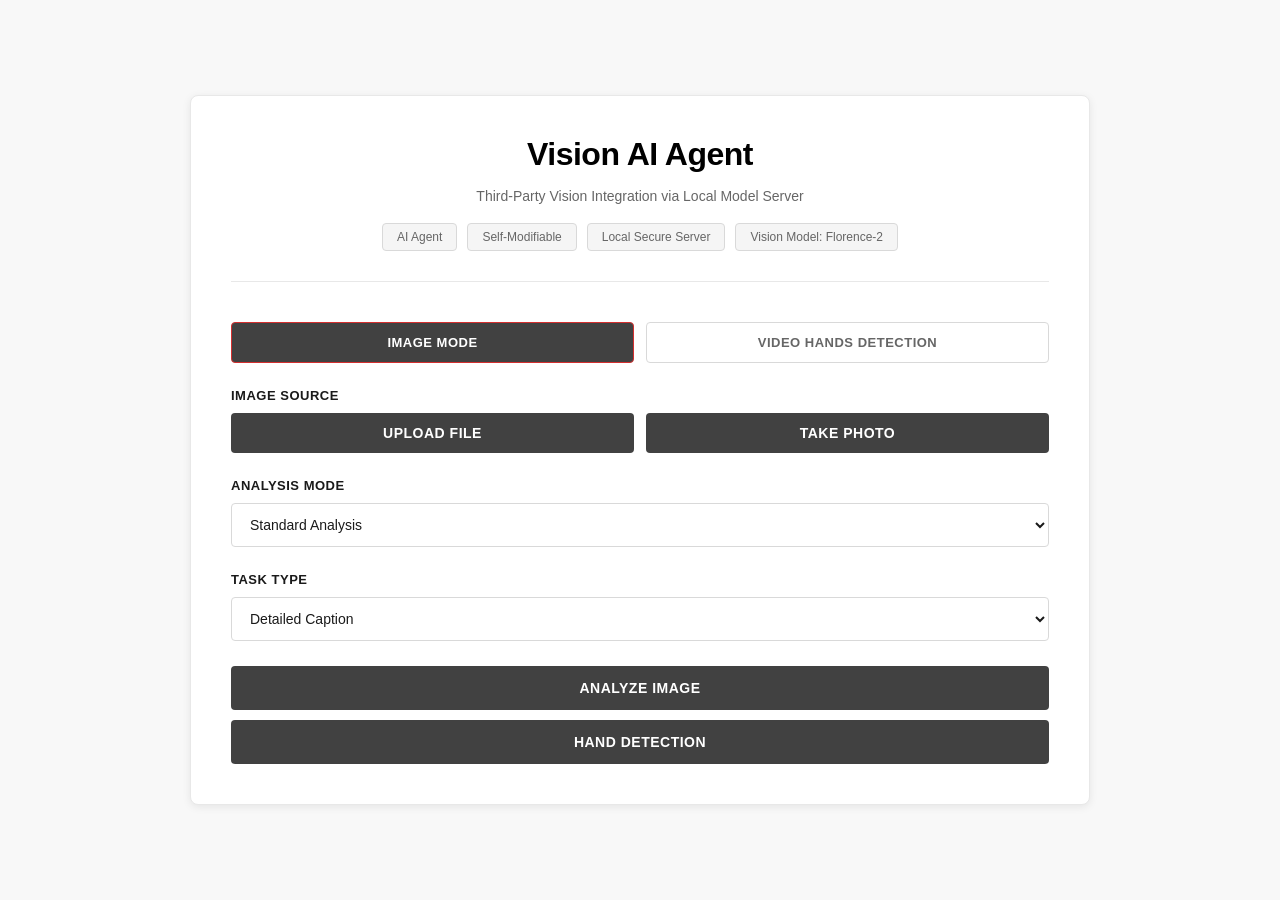
==== commit 3ede45d0: "hands detection" ====
--- a/templates/index.html
+++ b/templates/index.html
@@ -3,7 +3,7 @@
 <head>
     <meta charset="UTF-8">
     <meta name="viewport" content="width=device-width, initial-scale=1.0">
-    <title>Vision AI Agent</title>
+    <title>Vision AI Agent v2</title>
     <style>
         * {
             margin: 0;
@@ -13,7 +13,7 @@
 
         body {
             font-family: -apple-system, BlinkMacSystemFont, 'Segoe UI', 'Roboto', 'Oxygen', 'Ubuntu', 'Cantarell', sans-serif;
-            background: linear-gradient(135deg, #667eea 0%, #764ba2 100%);
+            background: #f8f8f8;
             min-height: 100vh;
             padding: 20px;
             display: flex;
@@ -22,23 +22,24 @@
         }
 
         .container {
-            background: white;
+            background: #ffffff;
             max-width: 900px;
             width: 100%;
             padding: 40px;
-            border-radius: 20px;
-            box-shadow: 0 20px 60px rgba(0,0,0,0.3);
+            border-radius: 8px;
+            box-shadow: 0 2px 8px rgba(0,0,0,0.08);
+            border: 1px solid #e8e8e8;
         }
 
         header {
             text-align: center;
             margin-bottom: 40px;
             padding-bottom: 30px;
-            border-bottom: 2px solid #f0f0f0;
+            border-bottom: 1px solid #e8e8e8;
         }
 
         h1 {
-            color: #2c3e50;
+            color: #000000;
             font-size: 32px;
             font-weight: 700;
             margin-bottom: 12px;
@@ -46,18 +47,20 @@
             align-items: center;
             justify-content: center;
             gap: 12px;
+            letter-spacing: -0.5px;
         }
 
         .subtitle {
-            color: #7f8c8d;
-            font-size: 15px;
+            color: #666666;
+            font-size: 14px;
             line-height: 1.6;
+            font-weight: 400;
         }
 
         .badge-container {
             display: flex;
             justify-content: center;
-            gap: 12px;
+            gap: 10px;
             margin-top: 15px;
             flex-wrap: wrap;
         }
@@ -67,10 +70,11 @@
             align-items: center;
             gap: 6px;
             padding: 6px 14px;
-            background: #f8f9fa;
-            border-radius: 20px;
-            font-size: 13px;
-            color: #495057;
+            background: #f5f5f5;
+            border: 1px solid #d9d9d9;
+            border-radius: 4px;
+            font-size: 12px;
+            color: #666666;
             font-weight: 500;
         }
 
@@ -82,8 +86,10 @@
             display: block;
             margin-bottom: 10px;
             font-weight: 600;
-            color: #34495e;
-            font-size: 14px;
+            color: #1a1a1a;
+            font-size: 13px;
+            text-transform: uppercase;
+            letter-spacing: 0.5px;
         }
 
         .btn-group {
@@ -94,72 +100,92 @@
         }
 
         button {
-            background: #3498db;
+            background: #d32f2f;
             color: white;
-            padding: 14px 24px;
+            padding: 12px 24px;
             border: none;
-            border-radius: 8px;
+            border-radius: 4px;
             cursor: pointer;
-            font-size: 15px;
+            font-size: 14px;
             font-weight: 600;
             transition: all 0.3s ease;
             display: flex;
             align-items: center;
             justify-content: center;
             gap: 8px;
+            text-transform: uppercase;
+            letter-spacing: 0.5px;
         }
 
         button:hover {
-            transform: translateY(-2px);
-            box-shadow: 0 4px 12px rgba(0,0,0,0.15);
+            background: #b71c1c;
+            box-shadow: 0 4px 12px rgba(211, 47, 47, 0.3);
         }
 
         button:active {
-            transform: translateY(0);
+            transform: translateY(1px);
         }
 
         button:disabled {
-            background: #bdc3c7;
+            background: #cccccc;
             cursor: not-allowed;
             transform: none;
+            box-shadow: none;
         }
 
         .btn-upload {
-            background: linear-gradient(135deg, #667eea 0%, #764ba2 100%);
+            background: #414141;
+        }
+
+        .btn-upload:hover {
+            background: #b71c1c;
         }
 
         .btn-camera {
-            background: linear-gradient(135deg, #f093fb 0%, #f5576c 100%);
+            background: #414141;
+        }
+
+        .btn-camera:hover {
+            background: #b71c1c;
         }
 
         .btn-capture {
-            background: linear-gradient(135deg, #4facfe 0%, #00f2fe 100%);
+            background: #414141;
             width: 100%;
             margin-top: 10px;
         }
 
+        .btn-capture:hover {
+            background: #b71c1c;
+        }
+
         .btn-submit {
-            background: linear-gradient(135deg, #43e97b 0%, #38f9d7 100%);
+            background: #414141;
             width: 100%;
-            font-size: 16px;
-            padding: 16px;
+            font-size: 14px;
+            padding: 14px;
             margin-top: 10px;
+        }
+
+        .btn-submit:hover {
+            background: #b71c1c;
         }
 
         select, input[type="text"] {
             width: 100%;
-            padding: 12px 16px;
-            border: 2px solid #e0e0e0;
-            border-radius: 8px;
+            padding: 12px 14px;
+            border: 1px solid #d9d9d9;
+            border-radius: 4px;
             font-size: 14px;
-            transition: border-color 0.3s;
+            transition: border-color 0.3s, box-shadow 0.3s;
             background: white;
-            color: #2c3e50;
+            color: #1a1a1a;
         }
 
         select:focus, input[type="text"]:focus {
             outline: none;
-            border-color: #3498db;
+            border-color: #d32f2f;
+            box-shadow: 0 0 0 3px rgba(211, 47, 47, 0.08);
         }
 
         #preview {
@@ -186,8 +212,8 @@
         }
 
         .spinner {
-            border: 4px solid #f3f3f3;
-            border-top: 4px solid #3498db;
+            border: 4px solid #f0f0f0;
+            border-top: 4px solid #d32f2f;
             border-radius: 50%;
             width: 50px;
             height: 50px;
@@ -201,8 +227,8 @@
         }
 
         .loading-text {
-            color: #7f8c8d;
-            font-size: 16px;
+            color: #333333;
+            font-size: 14px;
         }
 
         #result {
@@ -213,66 +239,69 @@
 
         .result-title {
             font-weight: 700;
-            color: #2c3e50;
+            color: #000000;
             margin-bottom: 20px;
-            font-size: 20px;
+            font-size: 18px;
             display: flex;
             align-items: center;
             gap: 8px;
+            text-transform: uppercase;
+            letter-spacing: 0.5px;
         }
 
         .result-summary {
-            padding: 20px 24px;
+            padding: 16px 20px;
             margin-bottom: 20px;
-            border-radius: 12px;
-            font-size: 18px;
+            border-radius: 4px;
+            font-size: 16px;
             font-weight: 600;
             text-align: center;
             display: none;
             animation: slideIn 0.4s ease;
+            border-left: 4px solid;
         }
 
         .result-summary.healthy {
-            background: linear-gradient(135deg, #d4edda 0%, #c3e6cb 100%);
-            color: #155724;
-            border: 2px solid #28a745;
+            background: #f1f8e9;
+            color: #33691e;
+            border-left-color: #558b2f;
         }
 
         .result-summary.warning {
-            background: linear-gradient(135deg, #fff3cd 0%, #ffeaa7 100%);
-            color: #856404;
-            border: 2px solid #ffc107;
+            background: #fff8e1;
+            color: #f57f17;
+            border-left-color: #f9a825;
         }
 
         .result-summary.error {
-            background: linear-gradient(135deg, #f8d7da 0%, #f5c6cb 100%);
-            color: #721c24;
-            border: 2px solid #dc3545;
+            background: #ffebee;
+            color: #c62828;
+            border-left-color: #d32f2f;
         }
 
         .result-summary.unknown {
-            background: linear-gradient(135deg, #e2e3e5 0%, #d6d8db 100%);
-            color: #383d41;
-            border: 2px solid #6c757d;
+            background: #f5f5f5;
+            color: #424242;
+            border-left-color: #757575;
         }
 
         .summary-icon {
-            font-size: 28px;
-            margin-right: 10px;
+            font-size: 24px;
+            margin-right: 8px;
         }
 
         .result-box {
-            background: linear-gradient(135deg, #e8f4f8 0%, #f0f8fc 100%);
-            padding: 24px;
-            border-radius: 12px;
-            border-left: 5px solid #3498db;
+            background: #fafafa;
+            padding: 16px;
+            border-radius: 4px;
+            border-left: 3px solid #d32f2f;
             margin-bottom: 20px;
-            box-shadow: 0 2px 8px rgba(52, 152, 219, 0.1);
+            box-shadow: 0 1px 3px rgba(0,0,0,0.04);
         }
 
         .result-box-label {
-            font-size: 12px;
-            color: #7f8c8d;
+            font-size: 11px;
+            color: #999999;
             margin-bottom: 12px;
             font-weight: 600;
             text-transform: uppercase;
@@ -280,10 +309,10 @@
         }
 
         .result-box-value {
-            font-size: 18px;
-            font-weight: 700;
-            color: #2c3e50;
-            line-height: 1.8;
+            font-size: 15px;
+            font-weight: 600;
+            color: #1a1a1a;
+            line-height: 1.6;
             word-break: break-word;
         }
 
@@ -291,15 +320,15 @@
             white-space: pre-wrap;
             word-wrap: break-word;
             font-family: 'Monaco', 'Menlo', 'Courier New', monospace;
-            font-size: 14px;
-            background: #f8f9fa;
-            padding: 24px;
-            border-radius: 12px;
-            border: 1px solid #dee2e6;
+            font-size: 12px;
+            background: #f9f9f9;
+            padding: 16px;
+            border-radius: 4px;
+            border: 1px solid #e8e8e8;
             max-height: 700px;
             overflow-y: auto;
-            color: #2c3e50;
-            line-height: 1.6;
+            color: #333333;
+            line-height: 1.5;
         }
 
         @keyframes fadeIn {
@@ -318,6 +347,142 @@
             }
         }
 
+        /* Video Mode Toggle */
+        .mode-toggle-container {
+            display: flex;
+            gap: 12px;
+            margin-bottom: 25px;
+            justify-content: center;
+        }
+
+        .mode-toggle-btn {
+            flex: 1;
+            padding: 12px 24px;
+            border: 1px solid #d9d9d9;
+            background: white;
+            color: #666666;
+            border-radius: 4px;
+            font-weight: 600;
+            cursor: pointer;
+            transition: all 0.3s ease;
+            font-size: 13px;
+            text-transform: uppercase;
+            letter-spacing: 0.5px;
+        }
+
+        .mode-toggle-btn:hover {
+            border-color: #d32f2f;
+            color: #d32f2f;
+        }
+
+        .mode-toggle-btn.active {
+            background: #414141;
+            color: white;
+            border-color: #d32f2f;
+        }
+
+        /* Video Mode Container */
+        .video-mode-container {
+            display: none;
+            margin-top: 25px;
+        }
+
+        .video-overlay-wrapper {
+            position: relative;
+            width: 100%;
+            margin-top: 15px;
+            margin-bottom: 15px;
+            border-radius: 4px;
+            overflow: hidden;
+            background: #000;
+            box-shadow: 0 2px 8px rgba(0,0,0,0.12);
+            border: 1px solid #e8e8e8;
+        }
+
+        #videoPreview {
+            display: block;
+            width: 100%;
+            height: auto;
+            background: #000;
+        }
+
+        #videoCanvas {
+            position: absolute;
+            top: 0;
+            left: 0;
+            width: 100%;
+            height: 100%;
+        }
+
+        .video-status-label {
+            padding: 12px 14px;
+            background: #f5f5f5;
+            border-radius: 4px;
+            font-size: 12px;
+            color: #666666;
+            margin-bottom: 15px;
+            border-left: 3px solid #d32f2f;
+            font-weight: 500;
+            word-break: break-word;
+            font-family: 'Monaco', 'Menlo', 'Courier New', monospace;
+        }
+
+        /* Video Control Buttons Grid */
+        .video-controls {
+            display: grid;
+            grid-template-columns: 1fr 1fr;
+            gap: 12px;
+            margin-top: 15px;
+        }
+
+        .video-btn {
+            background: #414141;
+            color: white;
+            padding: 12px 16px;
+            border: none;
+            border-radius: 4px;
+            cursor: pointer;
+            font-size: 13px;
+            font-weight: 600;
+            transition: all 0.3s ease;
+            display: flex;
+            align-items: center;
+            justify-content: center;
+            gap: 6px;
+            text-transform: uppercase;
+            letter-spacing: 0.5px;
+        }
+
+        .video-btn:hover:not(:disabled) {
+            background: #b71c1c;
+            box-shadow: 0 2px 8px rgba(211, 47, 47, 0.2);
+        }
+
+        .video-btn:active:not(:disabled) {
+            transform: translateY(1px);
+        }
+
+        .video-btn:disabled {
+            background: #cccccc;
+            cursor: not-allowed;
+        }
+
+        .video-btn.start-camera {
+            background: #414141;
+        }
+
+        .video-btn.stop-camera {
+            background: #666666;
+        }
+
+        .video-btn.start-detection {
+            background: #414141;
+        }
+
+        .video-btn.stop-detection {
+            background: #666666;
+        }
+
         @media (max-width: 768px) {
             .container {
                 padding: 24px;
@@ -328,6 +493,14 @@
             }
 
             .btn-group {
+                grid-template-columns: 1fr;
+            }
+
+            .mode-toggle-container {
+                flex-direction: column;
+            }
+
+            .video-controls {
                 grid-template-columns: 1fr;
             }
         }
@@ -347,65 +520,107 @@
                 <span class="badge">Self-Modifiable</span>
                 <span class="badge">Local Secure Server</span>
                 <span class="badge">Vision Model: Florence-2 </span>
-                
             </div>
         </header>
+
+        <!-- Mode Toggle -->
+        <div class="mode-toggle-container">
+            <button type="button" class="mode-toggle-btn active" id="imageModeBtn" data-mode="image">
+                Image Mode
+            </button>
+            <button type="button" class="mode-toggle-btn" id="videoModeBtn" data-mode="video">
+                Video Hands Detection
+            </button>
+        </div>
         
         <form id="analysisForm">
-            <div class="form-group">
-                <label>📸 Image Source</label>
+            <div class="form-group image-mode-controls">
+                <label>Image Source</label>
                 <div class="btn-group">
                     <button type="button" id="uploadBtn" class="btn-upload">
-                        <span>📂</span>
                         <span>Upload File</span>
                     </button>
                     <button type="button" id="cameraBtn" class="btn-camera">
-                        <span>📷</span>
                         <span>Take Photo</span>
                     </button>
                 </div>
                 <input type="file" id="imageFile" accept="image/*" style="display:none;">
                 <video id="video" autoplay></video>
                 <button type="button" id="captureBtn" class="btn-capture" style="display:none;">
-                    <span>📸</span>
                     <span>Capture Photo</span>
                 </button>
                 <canvas id="canvas" style="display:none;"></canvas>
                 <img id="preview" alt="Image Preview">
+                
+                <div id="resultImage"></div>
             </div>
 
-            <div class="form-group">
-                <label for="mode">🎯 Analysis Mode</label>
-                <select id="mode">
-                    <option value="analyze">Standard Analysis</option>
-                    <option value="analyze_json">JSON Mode (General)</option>
-                    <option value="analyze_json_monitor">JSON Mode + Health Check (Monitor)</option>
-                    <option value="verify">Quick Verify (Quest Builder)</option>
-                </select>
+            <div class="image-mode-controls">
+                <div class="form-group">
+                    <label for="mode">Analysis Mode</label>
+                    <select id="mode">
+                        <option value="analyze">Standard Analysis</option>
+                        <option value="analyze_json">JSON Mode (General)</option>
+                        <option value="analyze_json_monitor">JSON Mode + Health Check (Monitor)</option>
+                        <option value="verify">Quick Verify (Quest Builder)</option>
+                    </select>
+                </div>
+
+                <div class="form-group" id="taskGroup">
+                    <label for="task">Task Type</label>
+                    <select id="task">
+                        <option value="<MORE_DETAILED_CAPTION>">Detailed Caption</option>
+                        <option value="<CAPTION>">Simple Caption</option>
+                        <option value="<OBJECT_DETECTION>">Object Detection</option>
+                        <option value="<OCR_WITH_REGION>">OCR with Regions</option>
+                    </select>
+                </div>
+
+                <div class="form-group" id="targetGroup" style="display:none;">
+                    <label for="target">Target Object</label>
+                    <input type="text" id="target" placeholder="e.g., chair, table, person" value="chair">
+                </div>
+
+                <button type="submit" id="submitBtn" class="btn-submit">
+                    <span>Analyze Image</span>
+                </button>
             </div>
 
-            <div class="form-group" id="taskGroup">
-                <label for="task">📋 Task Type</label>
-                <select id="task">
-                    <option value="<MORE_DETAILED_CAPTION>">Detailed Caption</option>
-                    <option value="<CAPTION>">Simple Caption</option>
-                    <option value="<OBJECT_DETECTION>">Object Detection</option>
-                    <option value="<OCR_WITH_REGION>">OCR with Regions</option>
-                </select>
+            <button type="submit" id="handDetectionBtn" class="btn-submit">
+                <span>Hand Detection</span>
+            </button>
+
+            <!-- Video Hands Detection Mode -->
+            <div class="video-mode-container" id="videoModeContainer">
+                <div class="form-group">
+                    <label>Live Camera Feed</label>
+                    <div class="video-overlay-wrapper">
+                        <video id="videoPreview" autoplay playsinline></video>
+                        <canvas id="videoCanvas"></canvas>
+                    </div>
+                    <div class="video-status-label" id="videoStatusLabel">
+                        Camera: Ready | Detection: Idle
+                    </div>
+                    <div class="video-controls">
+                        <button type="button" class="video-btn start-camera" id="startCameraBtn">
+                            <span>Start Camera</span>
+                        </button>
+                        <button type="button" class="video-btn stop-camera" id="stopCameraBtn" disabled>
+                            <span>Stop Camera</span>
+                        </button>
+                        <button type="button" class="video-btn start-detection" id="startDetectionBtn" disabled>
+                            <span>Start Detection</span>
+                        </button>
+                        <button type="button" class="video-btn stop-detection" id="stopDetectionBtn" disabled>
+                            <span>Stop Detection</span>
+                        </button>
+                    </div>
+                </div>
             </div>
 
-            <div class="form-group" id="targetGroup" style="display:none;">
-                <label for="target">🎯 Target Object</label>
-                <input type="text" id="target" placeholder="e.g., chair, table, person" value="chair">
-            </div>
-
-            <button type="submit" id="submitBtn" class="btn-submit">
-                <span>🚀</span>
-                <span>Analyze Image</span>
-            </button>
         </form>
 
-        <div style="margin-top: 40px; padding-top: 30px; border-top: 2px solid #f0f0f0;">
+        <div style="display:none; margin-top: 40px; padding-top: 30px; border-top: 2px solid #f0f0f0;">
             <h2 style="color: #2c3e50; font-size: 22px; font-weight: 700; margin-bottom: 20px; display: flex; align-items: center; gap: 8px;">
                 <span>🔗</span>
                 <span>Fetch from ESP32 & Analyze(Coming Soon)</span>
@@ -467,6 +682,7 @@
             <div id="resultSummary" class="result-summary"></div>
             <div id="resultBox"></div>
             <div class="result-content" id="resultContent"></div>
+
         </div>
     </div>
 
@@ -491,6 +707,461 @@
 
         let stream = null;
         let capturedBlob = null;
+
+        // Video Mode State Variables
+        let isVideoMode = false;
+        let videoStream = null;
+        let detectionIntervalId = null;
+        let isDetectingFrame = false;
+        let isCameraRunning = false;
+        let lastDetectionResult = null;
+        let lastDetectionTime = null;
+
+        // Get video mode elements
+        const videoPreview = document.getElementById('videoPreview');
+        const videoCanvas = document.getElementById('videoCanvas');
+        const canvasCtx = videoCanvas ? videoCanvas.getContext('2d') : null;
+        const videoStatusLabel = document.getElementById('videoStatusLabel');
+        const videoModeContainer = document.getElementById('videoModeContainer');
+        const imageModeBtn = document.getElementById('imageModeBtn');
+        const videoModeBtn = document.getElementById('videoModeBtn');
+        const startCameraBtn = document.getElementById('startCameraBtn');
+        const stopCameraBtn = document.getElementById('stopCameraBtn');
+        const startDetectionBtn = document.getElementById('startDetectionBtn');
+        const stopDetectionBtn = document.getElementById('stopDetectionBtn');
+        const imageModeCtrls = document.querySelectorAll('.image-mode-controls');
+
+        // Debug: Log if elements were found
+        console.log('UI Elements loaded:', {
+            videoCanvas: !!videoCanvas,
+            videoModeContainer: !!videoModeContainer,
+            imageModeBtn: !!imageModeBtn,
+            videoModeBtn: !!videoModeBtn,
+            imageModeCtrls: imageModeCtrls.length
+        });
+
+        // Helper Functions for Video Mode
+        function switchMode(toVideoMode) {
+            isVideoMode = toVideoMode;
+            
+            if (toVideoMode) {
+                // Switch to video mode
+                videoModeContainer.style.display = 'block';
+                imageModeCtrls.forEach(ctrl => {
+                    ctrl.style.display = 'none';
+                });
+                imageModeBtn.classList.remove('active');
+                videoModeBtn.classList.add('active');
+                stopCamera(); // Stop image mode camera if running
+                logStatus('Camera: Ready | Detection: Idle');
+                console.log('Switched to Video Mode');
+            } else {
+                // Switch to image mode
+                videoModeContainer.style.display = 'none';
+                imageModeCtrls.forEach(ctrl => {
+                    ctrl.style.display = 'block';
+                });
+                imageModeBtn.classList.add('active');
+                videoModeBtn.classList.remove('active');
+                cleanupVideoMode(); // Stop video mode camera and detection
+                console.log('Switched to Image Mode');
+            }
+        }
+
+        function logStatus(message) {
+            if (videoStatusLabel) {
+                videoStatusLabel.textContent = message;
+            }
+            console.log('Status:', message);
+        }
+
+        function cleanupVideoMode() {
+            // Stop detection loop
+            if (detectionIntervalId) {
+                clearInterval(detectionIntervalId);
+                detectionIntervalId = null;
+            }
+            
+            // Stop camera
+            if (videoStream) {
+                videoStream.getTracks().forEach(track => track.stop());
+                videoStream = null;
+            }
+            
+            // Reset UI state
+            isCameraRunning = false;
+            isDetectingFrame = false;
+            startCameraBtn.disabled = false;
+            stopCameraBtn.disabled = true;
+            startDetectionBtn.disabled = true;
+            stopDetectionBtn.disabled = true;
+            
+            // Clear canvas overlay
+            if (canvasCtx && videoCanvas) {
+                canvasCtx.clearRect(0, 0, videoCanvas.width, videoCanvas.height);
+            }
+            logStatus('Camera: Stopped | Detection: Stopped');
+        }
+
+        function startVideoCamera() {
+            if (!videoPreview) {
+                alert('Video element not found');
+                return;
+            }
+            
+            navigator.mediaDevices.getUserMedia({
+                video: { facingMode: { ideal: 'environment' } }
+            }).then(stream => {
+                videoStream = stream;
+                videoPreview.srcObject = stream;
+                isCameraRunning = true;
+                
+                startCameraBtn.disabled = true;
+                stopCameraBtn.disabled = false;
+                startDetectionBtn.disabled = false;
+                
+                logStatus('Camera: Running | Detection: Ready to start');
+            }).catch(error => {
+                alert('Cannot access camera: ' + error.message);
+                logStatus('Camera: Permission Denied');
+            });
+        }
+
+        function stopVideoCamera() {
+            cleanupVideoMode();
+        }
+
+        function startVideoDetection() {
+            if (!isCameraRunning) {
+                alert('Please start the camera first');
+                return;
+            }
+            
+            startDetectionBtn.disabled = true;
+            stopDetectionBtn.disabled = false;
+            logStatus('Camera: Running | Detection: Starting...');
+            
+            // Run detection every 300ms
+            detectionIntervalId = setInterval(captureAndDetect, 300);
+        }
+
+        function stopVideoDetection() {
+            if (detectionIntervalId) {
+                clearInterval(detectionIntervalId);
+                detectionIntervalId = null;
+            }
+            
+            startDetectionBtn.disabled = false;
+            stopDetectionBtn.disabled = true;
+            isDetectingFrame = false;
+            
+            logStatus('Camera: Running | Detection: Stopped');
+        }
+
+        async function captureAndDetect() {
+            // Guard: avoid overlapping requests
+            if (isDetectingFrame) return;
+            
+            try {
+                isDetectingFrame = true;
+                
+                // Capture frame to blob
+                const blob = await captureVideoFrameToBlob(512);
+                
+                if (!blob) {
+                    console.warn('Failed to capture frame');
+                    return;
+                }
+                
+                // Send to server
+                const formData = new FormData();
+                formData.append('image', blob, 'video_frame.jpg');
+                
+                const response = await fetch('/hand_detection', {
+                    method: 'POST',
+                    body: formData
+                });
+                
+                if (!response.ok) {
+                    throw new Error(`Server error: ${response.status}`);
+                }
+                
+                const data = await response.json();
+                
+                if (data.success) {
+                    lastDetectionResult = data;
+                    lastDetectionTime = Date.now();
+                    updateVideoResult(data);
+                    drawOverlay(data);
+                    
+                    // Update status with timestamp
+                    const elapsed = ((Date.now() - lastDetectionTime) / 1000).toFixed(2);
+                    logStatus(`Camera: Running | Detection: Active | Last: ${elapsed}s ago`);
+                }
+            } catch (error) {
+                console.error('Detection error:', error);
+                // Continue trying next frame
+            } finally {
+                isDetectingFrame = false;
+            }
+        }
+
+        async function captureVideoFrameToBlob(maxWidth = 512) {
+            return new Promise((resolve) => {
+                // Wait for video to have dimensions
+                if (videoPreview.videoWidth === 0 || videoPreview.videoHeight === 0) {
+                    console.warn('Video not ready yet');
+                    resolve(null);
+                    return;
+                }
+                
+                // Create offscreen canvas for resizing
+                const offscreenCanvas = document.createElement('canvas');
+                const offscreenCtx = offscreenCanvas.getContext('2d');
+                
+                // Calculate scaled dimensions
+                const videoWidth = videoPreview.videoWidth;
+                const videoHeight = videoPreview.videoHeight;
+                const aspectRatio = videoHeight / videoWidth;
+                const scaledWidth = Math.min(maxWidth, videoWidth);
+                const scaledHeight = Math.round(scaledWidth * aspectRatio);
+                
+                offscreenCanvas.width = scaledWidth;
+                offscreenCanvas.height = scaledHeight;
+                
+                // Draw video frame
+                offscreenCtx.drawImage(videoPreview, 0, 0, scaledWidth, scaledHeight);
+                
+                // Convert to JPEG blob
+                offscreenCanvas.toBlob(
+                    (blob) => resolve(blob),
+                    'image/jpeg',
+                    0.65
+                );
+            });
+        }
+
+        function drawOverlay(detectionResult) {
+            if (!videoCanvas || !canvasCtx) {
+                console.warn('Canvas not available');
+                return;
+            }
+            
+            const videoWidth = videoPreview.videoWidth;
+            const videoHeight = videoPreview.videoHeight;
+            
+            // Match canvas to video dimensions
+            videoCanvas.width = videoWidth;
+            videoCanvas.height = videoHeight;
+            
+            // Clear canvas
+            canvasCtx.clearRect(0, 0, videoWidth, videoHeight);
+            
+            // Check if hands were detected
+            const handsDetected = detectionResult.hands_detected && detectionResult.hands_detected > 0;
+            
+            // Draw detected objects (show ALL for debugging)
+            // Temporarily lowered threshold to see all detections
+            const OBJECT_CONFIDENCE_THRESHOLD = 0.15;  // Very low for debugging
+            if (detectionResult.objects_detected && detectionResult.objects_detected.length > 0) {
+                console.log(`[DEBUG] Objects detected: ${detectionResult.objects_detected.length}, handsDetected: ${handsDetected}`);
+                detectionResult.objects_detected.forEach((obj, idx) => {
+                    console.log(`  [${idx}] confidence: ${(obj.confidence*100).toFixed(1)}%, bbox: [${obj.bbox.join(',')}]`);
+                    if (obj.confidence >= OBJECT_CONFIDENCE_THRESHOLD) {
+                        drawObjectBox(obj, videoWidth, videoHeight, handsDetected);
+                    }
+                });
+            }
+            
+            // Draw hand landmarks on top
+            if (!detectionResult.hand_details || detectionResult.hand_details.length === 0) {
+                return;
+            }
+            
+            // Draw each hand
+            detectionResult.hand_details.forEach(hand => {
+                drawHand(hand, videoWidth, videoHeight);
+            });
+        }
+
+        function drawObjectBox(obj, videoWidth, videoHeight, handsDetected) {
+            // Draw bounding box for detected object
+            const bbox = obj.bbox;  // [x1, y1, x2, y2] in image coordinates
+            
+            // Clamp coordinates to video bounds
+            const x1 = Math.max(0, Math.min(bbox[0], videoWidth));
+            const y1 = Math.max(0, Math.min(bbox[1], videoHeight));
+            const x2 = Math.max(x1, Math.min(bbox[2], videoWidth));
+            const y2 = Math.max(y1, Math.min(bbox[3], videoHeight));
+            
+            const width = x2 - x1;
+            const height = y2 - y1;
+            
+            // Skip if box is too small
+            if (width < 10 || height < 10) {
+                return;
+            }
+            
+            // Determine color and label based on context
+            let boxColor, labelBgColor, label;
+            
+            if (handsDetected) {
+                // Hands detected = 橙色 "Grasping" (hand holding object)
+                boxColor = 'rgba(255, 140, 0, 1)';
+                labelBgColor = 'rgba(255, 140, 0, 0.95)';
+                label = `Grasping (${(obj.confidence * 100).toFixed(0)}%)`;
+            } else {
+                // No hands = 红色 "Object" (just object)
+                boxColor = 'rgba(211, 47, 47, 1)';
+                labelBgColor = 'rgba(211, 47, 47, 0.95)';
+                label = `Object (${(obj.confidence * 100).toFixed(0)}%)`;
+            }
+            
+            // Draw rectangle for object
+            canvasCtx.strokeStyle = boxColor;
+            canvasCtx.lineWidth = 2;
+            canvasCtx.strokeRect(x1, y1, width, height);
+            
+            // Draw label with background
+            canvasCtx.font = 'bold 13px Arial';
+            const textWidth = canvasCtx.measureText(label).width;
+            const labelPadding = 5;
+            const labelHeight = 22;
+            
+            // Position label at top of box, ensuring it stays in bounds
+            const labelY = Math.max(0, y1 - labelHeight - 2);
+            
+            canvasCtx.fillStyle = labelBgColor;
+            canvasCtx.fillRect(
+                x1, 
+                labelY,
+                textWidth + 2 * labelPadding,
+                labelHeight
+            );
+   
+            
+            canvasCtx.fillStyle = 'rgba(255, 255, 255, 1)';
+            canvasCtx.fillText(label, x1 + labelPadding, labelY + 16);
+        }
+
+        function drawHand(hand, videoWidth, videoHeight) {
+            // Draw hand skeleton connections
+            if (hand.landmarks && hand.landmarks.length > 0) {
+                drawHandSkeleton(hand.landmarks, videoWidth, videoHeight);
+                drawLandmarks(hand.landmarks, videoWidth, videoHeight);
+            }
+            
+            // Draw hand label above landmarks
+            if (hand.landmarks && hand.landmarks.length > 0) {
+                const firstLandmark = hand.landmarks[0];
+                const x = firstLandmark.x * videoWidth;
+                const y = Math.max(20, firstLandmark.y * videoHeight - 20);
+                
+                canvasCtx.fillStyle = 'rgba(0, 255, 0, 0.9)';
+                canvasCtx.font = 'bold 14px Arial';
+                canvasCtx.fillText(`${hand.hand_type} (${(hand.confidence * 100).toFixed(0)}%)`, x, y);
+            }
+        }
+
+        function drawLandmarks(landmarks, videoWidth, videoHeight) {
+            canvasCtx.fillStyle = 'rgba(0, 255, 0, 0.8)';
+            canvasCtx.strokeStyle = 'rgba(0, 255, 0, 0.6)';
+            
+            landmarks.forEach(landmark => {
+                const x = landmark.x * videoWidth;
+                const y = landmark.y * videoHeight;
+                
+                canvasCtx.beginPath();
+                canvasCtx.arc(x, y, 4, 0, 2 * Math.PI);
+                canvasCtx.fill();
+            });
+        }
+
+        function drawHandSkeleton(landmarks, videoWidth, videoHeight) {
+            // Hand skeleton connections (MediaPipe hand landmarks)
+            const connections = [
+                [0, 1], [1, 2], [2, 3], [3, 4],           // Thumb
+                [0, 5], [5, 6], [6, 7], [7, 8],           // Index
+                [0, 9], [9, 10], [10, 11], [11, 12],      // Middle
+                [0, 13], [13, 14], [14, 15], [15, 16],    // Ring
+                [0, 17], [17, 18], [18, 19], [19, 20]     // Pinky
+            ];
+            
+            canvasCtx.strokeStyle = 'rgba(0, 200, 255, 0.6)';
+            canvasCtx.lineWidth = 2;
+            
+            connections.forEach(conn => {
+                if (landmarks[conn[0]] && landmarks[conn[1]]) {
+                    const x1 = landmarks[conn[0]].x * videoWidth;
+                    const y1 = landmarks[conn[0]].y * videoHeight;
+                    const x2 = landmarks[conn[1]].x * videoWidth;
+                    const y2 = landmarks[conn[1]].y * videoHeight;
+                    
+                    canvasCtx.beginPath();
+                    canvasCtx.moveTo(x1, y1);
+                    canvasCtx.lineTo(x2, y2);
+                    canvasCtx.stroke();
+                }
+            });
+        }
+
+        function updateVideoResult(detectionResult) {
+            result.style.display = 'block';
+            resultSummary.style.display = 'none';
+            
+            // Format hand details
+            let resultHtml = `<div class="result-box">
+                <div class="result-box-label">Hands Detected:</div>
+                <div class="result-box-value">${detectionResult.hands_detected}</div>
+            </div>
+            <div class="result-box">
+                <div class="result-box-label">Pose Description:</div>
+                <div class="result-box-value">${detectionResult.pose_description || 'No hands detected'}</div>
+            </div>`;
+            
+            // Add objects detected section
+            if (detectionResult.objects_detected && detectionResult.objects_detected.length > 0) {
+                resultHtml += `<div class="result-box">
+                    <div class="result-box-label">Objects Detected (${detectionResult.objects_detected.length}):</div>
+                    <div class="result-box-value">`;
+                
+                detectionResult.objects_detected.forEach((obj) => {
+                    resultHtml += `<div style="margin-bottom: 8px; padding: 8px; background: #fff3e0; border-radius: 4px; border-left: 3px solid #ff6f00;">
+                        <strong>${obj.category}</strong> (${(obj.confidence * 100).toFixed(1)}%)
+                    </div>`;
+                });
+                
+                resultHtml += `</div></div>`;
+            }
+            
+            if (detectionResult.hand_details && detectionResult.hand_details.length > 0) {
+                resultHtml += `<div class="result-box">
+                    <div class="result-box-label">Hand Details:</div>
+                    <div class="result-box-value">`;
+                
+                detectionResult.hand_details.forEach((hand) => {
+                    resultHtml += `<div style="margin-bottom: 12px; padding: 10px; background: #f0f8ff; border-radius: 6px;">
+                        <strong>${hand.hand_type} Hand</strong><br>
+                        Confidence: ${(hand.confidence * 100).toFixed(1)}%<br>
+                        Pose: ${hand.pose_description}
+                    </div>`;
+                });
+                
+                resultHtml += `</div></div>`;
+            }
+            
+            resultBox.innerHTML = resultHtml;
+            
+            // Optional: Show compact response (avoid huge JSON every 300ms)
+            const compactResponse = {
+                hands_detected: detectionResult.hands_detected,
+                pose_description: detectionResult.pose_description,
+                timestamp: new Date().toISOString()
+            };
+            resultContent.innerHTML = '<div style="font-size: 12px; color: #7f8c8d; margin-bottom: 8px; font-weight: 500; text-transform: uppercase; letter-spacing: 0.5px;">Latest Detection:</div>' + 
+                                    '<pre style="margin: 0;">' + JSON.stringify(compactResponse, null, 2) + '</pre>';
+            resultContent.style.color = '#2c3e50';
+        }
 
         uploadBtn.addEventListener('click', () => {
             stopCamera();
@@ -634,6 +1305,102 @@
             }
         });
 
+        // Hand Detection Button Handler
+        const handDetectionBtn = document.getElementById('handDetectionBtn');
+        
+        handDetectionBtn.addEventListener('click', async (e) => {
+            e.preventDefault();
+            
+            if (!capturedBlob) {
+                alert('Please select or capture an image first');
+                return;
+            }
+
+            const formData = new FormData();
+            formData.append('image', capturedBlob, 'image.jpg');
+
+            handDetectionBtn.disabled = true;
+            loading.style.display = 'block';
+            result.style.display = 'none';
+
+            try {
+                const response = await fetch('/hand_detection', {
+                    method: 'POST',
+                    body: formData
+                });
+
+                const data = await response.json();
+
+                loading.style.display = 'none';
+                result.style.display = 'block';
+
+                if (data.success) {
+                    resultSummary.style.display = 'none';
+                    
+                    // Display hand detection results
+                    let resultHtml = `<div class="result-box">
+                        <div class="result-box-label">Hands Detected:</div>
+                        <div class="result-box-value">${data.hands_detected}</div>
+                    </div>
+                    <div class="result-box">
+                        <div class="result-box-label">Pose Description:</div>
+                        <div class="result-box-value">${data.pose_description}</div>
+                    </div>`;
+                    
+                    // Add detailed hand information if available
+                    if (data.hand_details && data.hand_details.length > 0) {
+                        resultHtml += `<div class="result-box">
+                            <div class="result-box-label">Hand Details:</div>
+                            <div class="result-box-value">`;
+                        
+                        data.hand_details.forEach((hand, idx) => {
+                            resultHtml += `<div style="margin-bottom: 12px; padding: 10px; background: #f0f8ff; border-radius: 6px;">
+                                <strong>${hand.hand_type} Hand (${hand.hand_number})</strong><br>
+                                Confidence: ${(hand.confidence * 100).toFixed(1)}%<br>
+                                Pose: ${hand.pose_description}
+                            </div>`;
+                        });
+                        
+                        resultHtml += `</div></div>`;
+                    }
+                    
+                    resultBox.innerHTML = resultHtml;
+                    resultContent.innerHTML = '<div style="font-size: 12px; color: #7f8c8d; margin-bottom: 8px; font-weight: 500; text-transform: uppercase; letter-spacing: 0.5px;">Full Response:</div>' + 
+                                            '<pre style="margin: 0;">' + JSON.stringify(data, null, 2) + '</pre>';
+                    resultContent.style.color = '#2c3e50';
+                    
+                    // Display annotated image
+                    const resultImage = document.getElementById('resultImage');
+                    if (data.annotated_image) {
+                        resultImage.innerHTML = `
+                            <div style="margin-top: 30px;">
+                                <h3 style="color: #2c3e50; font-size: 16px; font-weight: 700; margin-bottom: 15px;">
+                                    Hand Landmarks Visualization
+                                </h3>
+                                <img src="data:image/jpeg;base64,${data.annotated_image}" style="max-width: 100%; border-radius: 12px; box-shadow: 0 4px 12px rgba(0,0,0,0.1);">
+                            </div>
+                        `;
+                    } else {
+                        resultImage.innerHTML = '';
+                    }
+                } else {
+                    resultSummary.style.display = 'none';
+                    resultContent.textContent = `Error: ${data.error}`;
+                    resultContent.style.color = '#e74c3c';
+                    document.getElementById('resultImage').innerHTML = '';
+                }
+            } catch (error) {
+                loading.style.display = 'none';
+                result.style.display = 'block';
+                resultSummary.style.display = 'none';
+                resultContent.textContent = `Error: ${error.message}`;
+                resultContent.style.color = '#e74c3c';
+                document.getElementById('resultImage').innerHTML = '';
+            } finally {
+                handDetectionBtn.disabled = false;
+            }
+        });
+
         function displaySummary(healthCheck) {
             const summary = resultSummary;
             const overall = healthCheck.overall.toLowerCase();
@@ -680,8 +1447,9 @@
             summary.style.display = 'block';
         }
 
-        // Remote ESP32 Check Form Handler
+        // Remote ESP32 Check Form Handler (disabled - form not in HTML)
         const remoteCheckForm = document.getElementById('remoteCheckForm');
+        if (remoteCheckForm) {
         const remoteUrl = document.getElementById('remoteUrl');
         const checkEndpoint = document.getElementById('checkEndpoint');
         const imageUrl = document.getElementById('imageUrl');
@@ -745,6 +1513,7 @@
                 submitBtn.disabled = false;
             }
         });
+        }  // End of remoteCheckForm check
 
         // ESP32 Fetch & Analyze Form Handler
         const esp32AnalyzeForm = document.getElementById('esp32AnalyzeForm');
@@ -861,6 +1630,49 @@
                 submitBtn.disabled = false;
             }
         });
+
+        // Mode Toggle Event Listeners
+        imageModeBtn.addEventListener('click', (e) => {
+            console.log('Image Mode button clicked');
+            e.preventDefault();
+            if (isVideoMode) {
+                switchMode(false);
+            }
+        });
+
+        videoModeBtn.addEventListener('click', (e) => {
+            console.log('Video Mode button clicked');
+            e.preventDefault();
+            if (!isVideoMode) {
+                switchMode(true);
+            }
+        });
+
+        // Video Control Event Listeners
+        startCameraBtn.addEventListener('click', () => {
+            startVideoCamera();
+        });
+
+        stopCameraBtn.addEventListener('click', () => {
+            stopVideoCamera();
+        });
+
+        startDetectionBtn.addEventListener('click', () => {
+            startVideoDetection();
+        });
+
+        stopDetectionBtn.addEventListener('click', () => {
+            stopVideoDetection();
+        });
+
+        // Cleanup on page unload
+        window.addEventListener('beforeunload', () => {
+            if (isVideoMode) {
+                cleanupVideoMode();
+            } else {
+                stopCamera();
+            }
+        });
     </script>
 </body>
 </html>
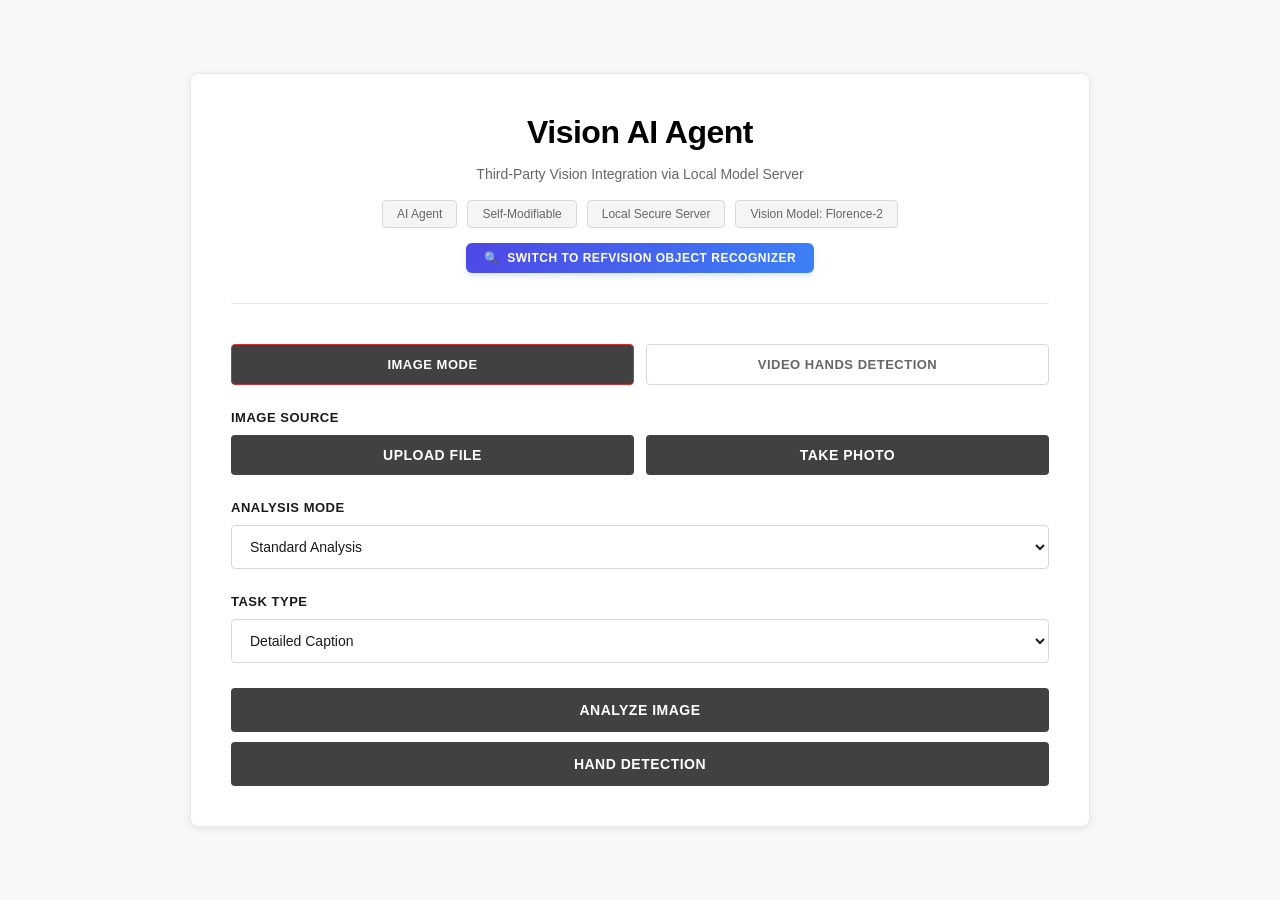
==== commit 664684d4: "last update" ====
--- a/templates/index.html
+++ b/templates/index.html
@@ -427,6 +427,32 @@
             font-family: 'Monaco', 'Menlo', 'Courier New', monospace;
         }
 
+        .grasp-pill {
+            margin-top: 10px;
+            display: inline-flex;
+            align-items: center;
+            gap: 8px;
+            padding: 8px 12px;
+            border-radius: 999px;
+            font-size: 12px;
+            font-weight: 700;
+            letter-spacing: 0.4px;
+            text-transform: uppercase;
+            border: 1px solid transparent;
+        }
+
+        .grasp-pill.detected {
+            color: #1b5e20;
+            background: #e8f5e9;
+            border-color: #66bb6a;
+        }
+
+        .grasp-pill.none {
+            color: #616161;
+            background: #eeeeee;
+            border-color: #bdbdbd;
+        }
+
         /* Video Control Buttons Grid */
         .video-controls {
             display: grid;
@@ -483,6 +509,33 @@
             background: #666666;
         }
 
+        .video-btn.track-object {
+            background: #1565c0;
+        }
+
+        .video-btn.stop-track {
+            background: #b71c1c;
+        }
+
+        .tracking-active-badge {
+            display: inline-block;
+            padding: 4px 12px;
+            border-radius: 12px;
+            font-size: 12px;
+            font-weight: 700;
+            letter-spacing: 0.5px;
+            text-transform: uppercase;
+            background: #1565c0;
+            color: #fff;
+            margin-left: 8px;
+            animation: pulse-track 1.2s infinite;
+        }
+
+        @keyframes pulse-track {
+            0%, 100% { opacity: 1; }
+            50% { opacity: 0.6; }
+        }
+
         @media (max-width: 768px) {
             .container {
                 padding: 24px;
@@ -520,6 +573,11 @@
                 <span class="badge">Self-Modifiable</span>
                 <span class="badge">Local Secure Server</span>
                 <span class="badge">Vision Model: Florence-2 </span>
+            </div>
+            <div style="margin-top: 15px;">
+                <a href="/refvision" style="display: inline-flex; align-items: center; gap: 8px; padding: 8px 18px; background: linear-gradient(135deg, #4f46e5 0%, #3b82f6 100%); color: white; text-decoration: none; border-radius: 6px; font-weight: 600; font-size: 12px; text-transform: uppercase; letter-spacing: 0.5px; transition: all 0.3s ease; box-shadow: 0 4px 6px -1px rgba(59, 130, 246, 0.2);">
+                    <span>🔍</span> Switch to RefVision Object Recognizer
+                </a>
             </div>
         </header>
 
@@ -601,6 +659,7 @@
                     <div class="video-status-label" id="videoStatusLabel">
                         Camera: Ready | Detection: Idle
                     </div>
+                    <div class="grasp-pill none" id="graspStatusPill">No Grasp</div>
                     <div class="video-controls">
                         <button type="button" class="video-btn start-camera" id="startCameraBtn">
                             <span>Start Camera</span>
@@ -613,6 +672,12 @@
                         </button>
                         <button type="button" class="video-btn stop-detection" id="stopDetectionBtn" disabled>
                             <span>Stop Detection</span>
+                        </button>
+                        <button type="button" class="video-btn track-object" id="trackObjectBtn" disabled>
+                            <span>Track Object</span>
+                        </button>
+                        <button type="button" class="video-btn stop-track" id="stopTrackBtn" disabled>
+                            <span>Stop Tracking</span>
                         </button>
                     </div>
                 </div>
@@ -716,6 +781,8 @@
         let isCameraRunning = false;
         let lastDetectionResult = null;
         let lastDetectionTime = null;
+        let trackedBbox = null;  // [x1,y1,x2,y2] in original image coords; null = not tracking
+        const GRASP_LABEL_MIN_CONF = 0.45;
 
         // Get video mode elements
         const videoPreview = document.getElementById('videoPreview');
@@ -729,6 +796,9 @@
         const stopCameraBtn = document.getElementById('stopCameraBtn');
         const startDetectionBtn = document.getElementById('startDetectionBtn');
         const stopDetectionBtn = document.getElementById('stopDetectionBtn');
+        const trackObjectBtn = document.getElementById('trackObjectBtn');
+        const stopTrackBtn = document.getElementById('stopTrackBtn');
+        const graspStatusPill = document.getElementById('graspStatusPill');
         const imageModeCtrls = document.querySelectorAll('.image-mode-controls');
 
         // Debug: Log if elements were found
@@ -775,6 +845,36 @@
             console.log('Status:', message);
         }
 
+        function setGraspStatus(isDetected, message) {
+            if (!graspStatusPill) return;
+            graspStatusPill.classList.remove('detected', 'none');
+            if (isDetected) {
+                graspStatusPill.classList.add('detected');
+                graspStatusPill.textContent = message || 'GRASP DETECTED';
+            } else {
+                graspStatusPill.classList.add('none');
+                graspStatusPill.textContent = message || 'NO GRASP';
+            }
+        }
+
+        function bboxSizeText(bbox) {
+            if (!bbox || bbox.length < 4) return 'n/a';
+            const w = Math.max(0, Math.round(bbox[2] - bbox[0]));
+            const h = Math.max(0, Math.round(bbox[3] - bbox[1]));
+            return `${w}x${h}`;
+        }
+
+        function getObjectIndex(objects, obj) {
+            if (!objects || !obj || !obj.bbox) return -1;
+            const k = obj.bbox.join(',');
+            return objects.findIndex((o) => (o.bbox || []).join(',') === k);
+        }
+
+        function getGraspedAboveThreshold(detectionResult) {
+            const grasped = detectionResult.grasped_objects || [];
+            return grasped.filter((obj) => (obj.confidence || 0) >= GRASP_LABEL_MIN_CONF);
+        }
+
         function cleanupVideoMode() {
             // Stop detection loop
             if (detectionIntervalId) {
@@ -791,10 +891,14 @@
             // Reset UI state
             isCameraRunning = false;
             isDetectingFrame = false;
+            trackedBbox = null;
             startCameraBtn.disabled = false;
             stopCameraBtn.disabled = true;
             startDetectionBtn.disabled = true;
             stopDetectionBtn.disabled = true;
+            trackObjectBtn.disabled = true;
+            stopTrackBtn.disabled = true;
+            setGraspStatus(false, 'NO GRASP');
             
             // Clear canvas overlay
             if (canvasCtx && videoCanvas) {
@@ -839,6 +943,7 @@
             
             startDetectionBtn.disabled = true;
             stopDetectionBtn.disabled = false;
+            trackObjectBtn.disabled = false;
             logStatus('Camera: Running | Detection: Starting...');
             
             // Run detection every 300ms
@@ -851,11 +956,163 @@
                 detectionIntervalId = null;
             }
             
+            // Also cancel any tracking
+            trackedBbox = null;
             startDetectionBtn.disabled = false;
             stopDetectionBtn.disabled = true;
+            trackObjectBtn.disabled = true;
+            stopTrackBtn.disabled = true;
             isDetectingFrame = false;
             
             logStatus('Camera: Running | Detection: Stopped');
+        }
+
+        // Track button: lock onto current detected object
+        trackObjectBtn.addEventListener('click', () => {
+            if (!lastDetectionResult) return;
+            const objs = lastDetectionResult.objects_detected || [];
+            if (objs.length === 0) {
+                alert('No object detected yet to track.');
+                return;
+            }
+            trackedBbox = objs[0].bbox.slice();  // copy [x1,y1,x2,y2]
+            trackObjectBtn.disabled = true;
+            stopTrackBtn.disabled = false;
+            logStatus(`Camera: Running | TRACKING object | BBox ${bboxSizeText(trackedBbox)}`);
+        });
+
+        // Stop track button: release tracking lock
+        stopTrackBtn.addEventListener('click', () => {
+            trackedBbox = null;
+            trackObjectBtn.disabled = false;
+            stopTrackBtn.disabled = true;
+            logStatus('Camera: Running | Detection: Active (tracking off)');
+        });
+
+        async function requestHandDetection(blob, filename = 'image.jpg') {
+            const formData = new FormData();
+            formData.append('image', blob, filename);
+
+            // Include tracking hint if active
+            if (trackedBbox) {
+                formData.append('hint_bbox', JSON.stringify(trackedBbox));
+            }
+
+            const response = await fetch('/hand_detection', {
+                method: 'POST',
+                body: formData
+            });
+
+            if (!response.ok) {
+                throw new Error(`Server error: ${response.status}`);
+            }
+
+            return await response.json();
+        }
+
+        function buildHandDetectionResultHtml(detectionResult) {
+            const objects = detectionResult.objects_detected || [];
+            const grasped = getGraspedAboveThreshold(detectionResult);
+            const hasGrasp = grasped.length > 0 && (detectionResult.hands_detected || 0) > 0;
+
+            let resultHtml = `<div class="result-box">
+                <div class="result-box-label">Hands Detected:</div>
+                <div class="result-box-value">${detectionResult.hands_detected}</div>
+            </div>
+            <div class="result-box">
+                <div class="result-box-label">Pose Description:</div>
+                <div class="result-box-value">${detectionResult.pose_description || 'No hands detected'}</div>
+            </div>`;
+
+            if (hasGrasp) {
+                const main = grasped[0];
+                const idx = getObjectIndex(objects, main);
+                const displayIdx = idx >= 0 ? idx + 1 : 1;
+                resultHtml += `<div class="result-box">
+                    <div class="result-box-label">Grasp Status:</div>
+                    <div class="result-box-value">GRASP DETECTED | Object #${displayIdx} | BBox ${bboxSizeText(main.bbox)} | ${(main.confidence * 100).toFixed(1)}%</div>
+                </div>`;
+            } else {
+                resultHtml += `<div class="result-box">
+                    <div class="result-box-label">Grasp Status:</div>
+                    <div class="result-box-value">NO GRASP (threshold: ${(GRASP_LABEL_MIN_CONF * 100).toFixed(0)}%)</div>
+                </div>`;
+            }
+
+            if (objects.length > 0) {
+                resultHtml += `<div class="result-box">
+                    <div class="result-box-label">Objects Detected (${objects.length}):</div>
+                    <div class="result-box-value">`;
+
+                objects.forEach((obj, idx) => {
+                    const objIsGrasp = (obj.overlaps_hand === true) && ((obj.confidence || 0) >= GRASP_LABEL_MIN_CONF);
+                    const tag = objIsGrasp ? 'GRASP' : 'OBJECT';
+                    resultHtml += `<div style="margin-bottom: 8px; padding: 8px; background: #fff3e0; border-radius: 4px; border-left: 3px solid ${objIsGrasp ? '#ff8f00' : '#d32f2f'};">
+                        <strong>#${idx + 1} ${obj.category}</strong> (${(obj.confidence * 100).toFixed(1)}%)<br>
+                        ${tag} | BBox ${bboxSizeText(obj.bbox)}
+                    </div>`;
+                });
+
+                resultHtml += `</div></div>`;
+            }
+
+            if (detectionResult.hand_details && detectionResult.hand_details.length > 0) {
+                resultHtml += `<div class="result-box">
+                    <div class="result-box-label">Hand Details:</div>
+                    <div class="result-box-value">`;
+
+                detectionResult.hand_details.forEach((hand) => {
+                    resultHtml += `<div style="margin-bottom: 12px; padding: 10px; background: #f0f8ff; border-radius: 6px;">
+                        <strong>${hand.hand_type} Hand${hand.hand_number ? ` (${hand.hand_number})` : ''}</strong><br>
+                        Confidence: ${(hand.confidence * 100).toFixed(1)}%<br>
+                        Pose: ${hand.pose_description}
+                    </div>`;
+                });
+
+                resultHtml += `</div></div>`;
+            }
+
+            return resultHtml;
+        }
+
+        function renderHandDetectionResult(detectionResult, options = {}) {
+            const opts = {
+                compact: false,
+                showAnnotatedImage: false,
+                ...options
+            };
+
+            result.style.display = 'block';
+            resultSummary.style.display = 'none';
+            resultBox.innerHTML = buildHandDetectionResultHtml(detectionResult);
+
+            if (opts.compact) {
+                const compactResponse = {
+                    hands_detected: detectionResult.hands_detected,
+                    pose_description: detectionResult.pose_description,
+                    timestamp: new Date().toISOString()
+                };
+                resultContent.innerHTML = '<div style="font-size: 12px; color: #7f8c8d; margin-bottom: 8px; font-weight: 500; text-transform: uppercase; letter-spacing: 0.5px;">Latest Detection:</div>' +
+                    '<pre style="margin: 0;">' + JSON.stringify(compactResponse, null, 2) + '</pre>';
+            } else {
+                resultContent.innerHTML = '<div style="font-size: 12px; color: #7f8c8d; margin-bottom: 8px; font-weight: 500; text-transform: uppercase; letter-spacing: 0.5px;">Full Response:</div>' +
+                    '<pre style="margin: 0;">' + JSON.stringify(detectionResult, null, 2) + '</pre>';
+            }
+            resultContent.style.color = '#2c3e50';
+
+            const resultImage = document.getElementById('resultImage');
+            if (opts.showAnnotatedImage && detectionResult.annotated_image) {
+                resultImage.innerHTML = `
+                    <div style="margin-top: 30px;">
+                        <h3 style="color: #2c3e50; font-size: 16px; font-weight: 700; margin-bottom: 15px;">
+                            Hand Landmarks Visualization
+                        </h3>
+                        <img src="data:image/jpeg;base64,${detectionResult.annotated_image}" style="max-width: 100%; border-radius: 12px; box-shadow: 0 4px 12px rgba(0,0,0,0.1);">
+                    </div>
+                `;
+            } else {
+                resultImage.innerHTML = '';
+            }
         }
 
         async function captureAndDetect() {
@@ -872,21 +1129,8 @@
                     console.warn('Failed to capture frame');
                     return;
                 }
-                
-                // Send to server
-                const formData = new FormData();
-                formData.append('image', blob, 'video_frame.jpg');
-                
-                const response = await fetch('/hand_detection', {
-                    method: 'POST',
-                    body: formData
-                });
-                
-                if (!response.ok) {
-                    throw new Error(`Server error: ${response.status}`);
-                }
-                
-                const data = await response.json();
+
+                const data = await requestHandDetection(blob, 'video_frame.jpg');
                 
                 if (data.success) {
                     lastDetectionResult = data;
@@ -959,18 +1203,41 @@
             
             // Check if hands were detected
             const handsDetected = detectionResult.hands_detected && detectionResult.hands_detected > 0;
-            
-            // Draw detected objects (show ALL for debugging)
-            // Temporarily lowered threshold to see all detections
-            const OBJECT_CONFIDENCE_THRESHOLD = 0.15;  // Very low for debugging
+            const grasped = getGraspedAboveThreshold(detectionResult);
+            const hasGrasp = grasped.length > 0 && handsDetected;
+
+            if (hasGrasp) {
+                const main = grasped[0];
+                const idx = getObjectIndex(detectionResult.objects_detected || [], main);
+                const displayIdx = idx >= 0 ? idx + 1 : 1;
+                const trackingTag = trackedBbox ? ' | TRACKING' : '';
+                setGraspStatus(true, `GRASP DETECTED | #${displayIdx} | ${bboxSizeText(main.bbox)}${trackingTag}`);
+            } else {
+                const trackingTag = trackedBbox ? ' | TRACKING' : '';
+                setGraspStatus(false, `NO GRASP | threshold ${(GRASP_LABEL_MIN_CONF * 100).toFixed(0)}%${trackingTag}`);
+            }
+            
+            // Draw detected objects
+            const OBJECT_CONFIDENCE_THRESHOLD = 0.15;
             if (detectionResult.objects_detected && detectionResult.objects_detected.length > 0) {
                 console.log(`[DEBUG] Objects detected: ${detectionResult.objects_detected.length}, handsDetected: ${handsDetected}`);
                 detectionResult.objects_detected.forEach((obj, idx) => {
                     console.log(`  [${idx}] confidence: ${(obj.confidence*100).toFixed(1)}%, bbox: [${obj.bbox.join(',')}]`);
                     if (obj.confidence >= OBJECT_CONFIDENCE_THRESHOLD) {
-                        drawObjectBox(obj, videoWidth, videoHeight, handsDetected);
+                        const isGrasping = handsDetected && obj.overlaps_hand === true && (obj.confidence || 0) >= GRASP_LABEL_MIN_CONF;
+                        const isTracked = !!trackedBbox;
+                        drawObjectBox(obj, videoWidth, videoHeight, {
+                            isGrasping,
+                            objectIndex: idx + 1,
+                            isTracked
+                        });
                     }
                 });
+            }
+
+            // Draw tracking hint overlay (yellow pulsing border) when active
+            if (trackedBbox) {
+                drawTrackingOverlay(trackedBbox, videoWidth, videoHeight);
             }
             
             // Draw hand landmarks on top
@@ -984,7 +1251,41 @@
             });
         }
 
-        function drawObjectBox(obj, videoWidth, videoHeight, handsDetected) {
+        function drawTrackingOverlay(bbox, videoWidth, videoHeight) {
+            const x1 = Math.max(0, bbox[0]);
+            const y1 = Math.max(0, bbox[1]);
+            const x2 = Math.min(videoWidth, bbox[2]);
+            const y2 = Math.min(videoHeight, bbox[3]);
+            const w = x2 - x1;
+            const h = y2 - y1;
+            if (w < 4 || h < 4) return;
+
+            // Dashed yellow box
+            canvasCtx.save();
+            canvasCtx.strokeStyle = 'rgba(255, 230, 0, 0.9)';
+            canvasCtx.lineWidth = 2;
+            canvasCtx.setLineDash([8, 5]);
+            canvasCtx.strokeRect(x1 - 6, y1 - 6, w + 12, h + 12);
+            canvasCtx.setLineDash([]);
+
+            // "TRACKING" badge
+            canvasCtx.font = 'bold 12px Arial';
+            const label = 'TRACKING';
+            const tw = canvasCtx.measureText(label).width;
+            canvasCtx.fillStyle = 'rgba(255, 230, 0, 0.95)';
+            canvasCtx.fillRect(x1 - 6, y1 - 26, tw + 14, 20);
+            canvasCtx.fillStyle = '#000';
+            canvasCtx.fillText(label, x1 - 6 + 7, y1 - 10);
+            canvasCtx.restore();
+        }
+
+        function drawObjectBox(obj, videoWidth, videoHeight, options = {}) {
+            const opts = {
+                isGrasping: false,
+                objectIndex: 1,
+                isTracked: false,
+                ...options
+            };
             // Draw bounding box for detected object
             const bbox = obj.bbox;  // [x1, y1, x2, y2] in image coordinates
             
@@ -1005,16 +1306,26 @@
             // Determine color and label based on context
             let boxColor, labelBgColor, label;
             
-            if (handsDetected) {
-                // Hands detected = 橙色 "Grasping" (hand holding object)
+            if (opts.isTracked && opts.isGrasping) {
+                // Tracking + grasping = cyan
+                boxColor = 'rgba(0, 200, 255, 1)';
+                labelBgColor = 'rgba(0, 180, 230, 0.95)';
+                label = `TRACKING+GRASP (${(obj.confidence * 100).toFixed(0)}%) ${Math.round(width)}x${Math.round(height)}`;
+            } else if (opts.isTracked) {
+                // Tracking only = blue
+                boxColor = 'rgba(30, 120, 255, 1)';
+                labelBgColor = 'rgba(21, 101, 192, 0.95)';
+                label = `TRACKING (${(obj.confidence * 100).toFixed(0)}%) ${Math.round(width)}x${Math.round(height)}`;
+            } else if (opts.isGrasping) {
+                // Hands detected = orange "Grasping"
                 boxColor = 'rgba(255, 140, 0, 1)';
                 labelBgColor = 'rgba(255, 140, 0, 0.95)';
-                label = `Grasping (${(obj.confidence * 100).toFixed(0)}%)`;
+                label = `Grasping (${(obj.confidence * 100).toFixed(0)}%) #${opts.objectIndex} ${Math.round(width)}x${Math.round(height)}`;
             } else {
-                // No hands = 红色 "Object" (just object)
+                // No hands = red "Object"
                 boxColor = 'rgba(211, 47, 47, 1)';
                 labelBgColor = 'rgba(211, 47, 47, 0.95)';
-                label = `Object (${(obj.confidence * 100).toFixed(0)}%)`;
+                label = `Object (${(obj.confidence * 100).toFixed(0)}%) #${opts.objectIndex}`;
             }
             
             // Draw rectangle for object
@@ -1106,61 +1417,10 @@
         }
 
         function updateVideoResult(detectionResult) {
-            result.style.display = 'block';
-            resultSummary.style.display = 'none';
-            
-            // Format hand details
-            let resultHtml = `<div class="result-box">
-                <div class="result-box-label">Hands Detected:</div>
-                <div class="result-box-value">${detectionResult.hands_detected}</div>
-            </div>
-            <div class="result-box">
-                <div class="result-box-label">Pose Description:</div>
-                <div class="result-box-value">${detectionResult.pose_description || 'No hands detected'}</div>
-            </div>`;
-            
-            // Add objects detected section
-            if (detectionResult.objects_detected && detectionResult.objects_detected.length > 0) {
-                resultHtml += `<div class="result-box">
-                    <div class="result-box-label">Objects Detected (${detectionResult.objects_detected.length}):</div>
-                    <div class="result-box-value">`;
-                
-                detectionResult.objects_detected.forEach((obj) => {
-                    resultHtml += `<div style="margin-bottom: 8px; padding: 8px; background: #fff3e0; border-radius: 4px; border-left: 3px solid #ff6f00;">
-                        <strong>${obj.category}</strong> (${(obj.confidence * 100).toFixed(1)}%)
-                    </div>`;
-                });
-                
-                resultHtml += `</div></div>`;
-            }
-            
-            if (detectionResult.hand_details && detectionResult.hand_details.length > 0) {
-                resultHtml += `<div class="result-box">
-                    <div class="result-box-label">Hand Details:</div>
-                    <div class="result-box-value">`;
-                
-                detectionResult.hand_details.forEach((hand) => {
-                    resultHtml += `<div style="margin-bottom: 12px; padding: 10px; background: #f0f8ff; border-radius: 6px;">
-                        <strong>${hand.hand_type} Hand</strong><br>
-                        Confidence: ${(hand.confidence * 100).toFixed(1)}%<br>
-                        Pose: ${hand.pose_description}
-                    </div>`;
-                });
-                
-                resultHtml += `</div></div>`;
-            }
-            
-            resultBox.innerHTML = resultHtml;
-            
-            // Optional: Show compact response (avoid huge JSON every 300ms)
-            const compactResponse = {
-                hands_detected: detectionResult.hands_detected,
-                pose_description: detectionResult.pose_description,
-                timestamp: new Date().toISOString()
-            };
-            resultContent.innerHTML = '<div style="font-size: 12px; color: #7f8c8d; margin-bottom: 8px; font-weight: 500; text-transform: uppercase; letter-spacing: 0.5px;">Latest Detection:</div>' + 
-                                    '<pre style="margin: 0;">' + JSON.stringify(compactResponse, null, 2) + '</pre>';
-            resultContent.style.color = '#2c3e50';
+            renderHandDetectionResult(detectionResult, {
+                compact: true,
+                showAnnotatedImage: false
+            });
         }
 
         uploadBtn.addEventListener('click', () => {
@@ -1324,65 +1584,16 @@
             result.style.display = 'none';
 
             try {
-                const response = await fetch('/hand_detection', {
-                    method: 'POST',
-                    body: formData
-                });
-
-                const data = await response.json();
+                const data = await requestHandDetection(capturedBlob, 'image.jpg');
 
                 loading.style.display = 'none';
                 result.style.display = 'block';
 
                 if (data.success) {
-                    resultSummary.style.display = 'none';
-                    
-                    // Display hand detection results
-                    let resultHtml = `<div class="result-box">
-                        <div class="result-box-label">Hands Detected:</div>
-                        <div class="result-box-value">${data.hands_detected}</div>
-                    </div>
-                    <div class="result-box">
-                        <div class="result-box-label">Pose Description:</div>
-                        <div class="result-box-value">${data.pose_description}</div>
-                    </div>`;
-                    
-                    // Add detailed hand information if available
-                    if (data.hand_details && data.hand_details.length > 0) {
-                        resultHtml += `<div class="result-box">
-                            <div class="result-box-label">Hand Details:</div>
-                            <div class="result-box-value">`;
-                        
-                        data.hand_details.forEach((hand, idx) => {
-                            resultHtml += `<div style="margin-bottom: 12px; padding: 10px; background: #f0f8ff; border-radius: 6px;">
-                                <strong>${hand.hand_type} Hand (${hand.hand_number})</strong><br>
-                                Confidence: ${(hand.confidence * 100).toFixed(1)}%<br>
-                                Pose: ${hand.pose_description}
-                            </div>`;
-                        });
-                        
-                        resultHtml += `</div></div>`;
-                    }
-                    
-                    resultBox.innerHTML = resultHtml;
-                    resultContent.innerHTML = '<div style="font-size: 12px; color: #7f8c8d; margin-bottom: 8px; font-weight: 500; text-transform: uppercase; letter-spacing: 0.5px;">Full Response:</div>' + 
-                                            '<pre style="margin: 0;">' + JSON.stringify(data, null, 2) + '</pre>';
-                    resultContent.style.color = '#2c3e50';
-                    
-                    // Display annotated image
-                    const resultImage = document.getElementById('resultImage');
-                    if (data.annotated_image) {
-                        resultImage.innerHTML = `
-                            <div style="margin-top: 30px;">
-                                <h3 style="color: #2c3e50; font-size: 16px; font-weight: 700; margin-bottom: 15px;">
-                                    Hand Landmarks Visualization
-                                </h3>
-                                <img src="data:image/jpeg;base64,${data.annotated_image}" style="max-width: 100%; border-radius: 12px; box-shadow: 0 4px 12px rgba(0,0,0,0.1);">
-                            </div>
-                        `;
-                    } else {
-                        resultImage.innerHTML = '';
-                    }
+                    renderHandDetectionResult(data, {
+                        compact: false,
+                        showAnnotatedImage: true
+                    });
                 } else {
                     resultSummary.style.display = 'none';
                     resultContent.textContent = `Error: ${data.error}`;
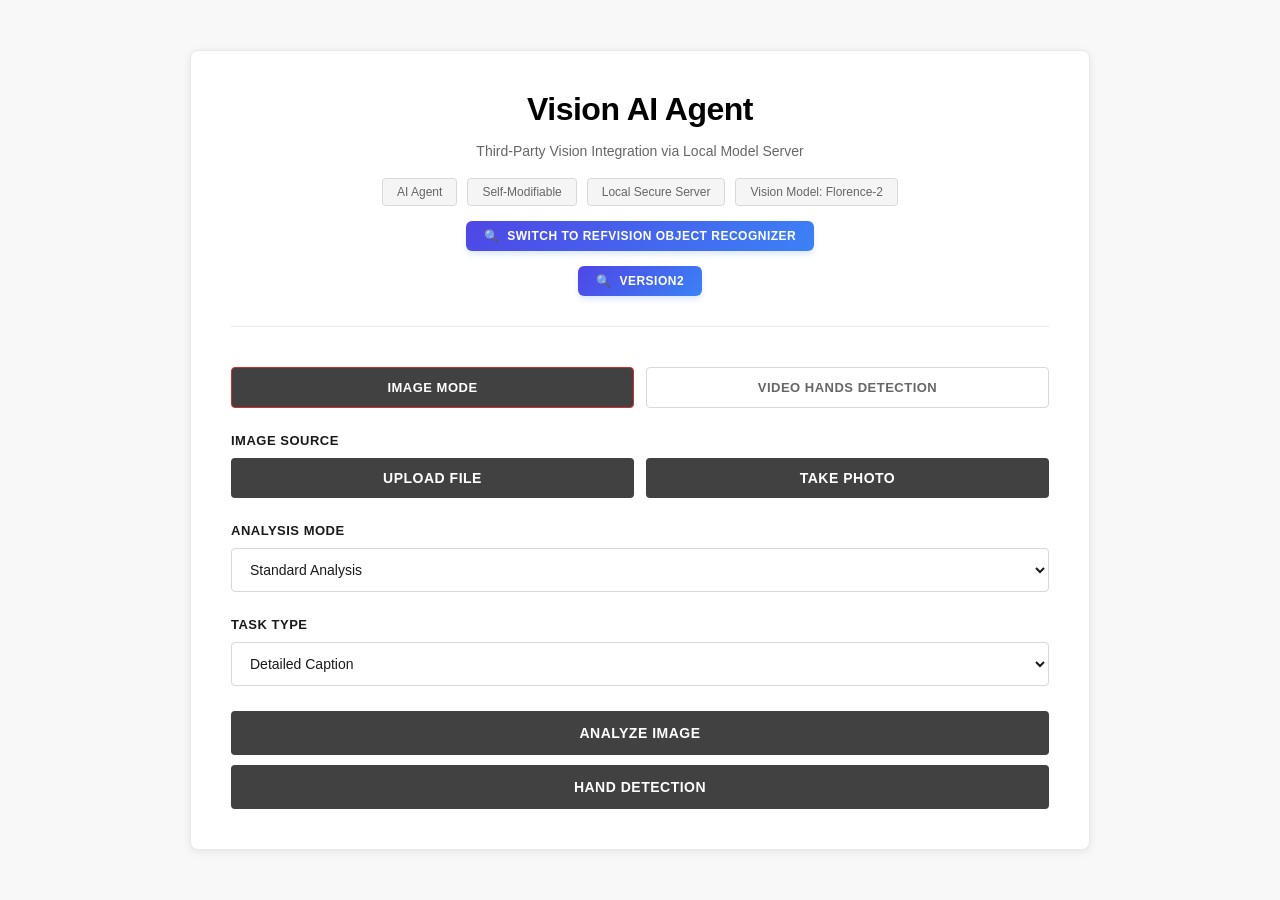
==== commit d08fc2df: "tuesday backup" ====
--- a/templates/index.html
+++ b/templates/index.html
@@ -577,6 +577,12 @@
             <div style="margin-top: 15px;">
                 <a href="/refvision" style="display: inline-flex; align-items: center; gap: 8px; padding: 8px 18px; background: linear-gradient(135deg, #4f46e5 0%, #3b82f6 100%); color: white; text-decoration: none; border-radius: 6px; font-weight: 600; font-size: 12px; text-transform: uppercase; letter-spacing: 0.5px; transition: all 0.3s ease; box-shadow: 0 4px 6px -1px rgba(59, 130, 246, 0.2);">
                     <span>🔍</span> Switch to RefVision Object Recognizer
+                </a>
+            </div>
+
+            <div style="margin-top: 15px;">
+                <a href="/vision2" style="display: inline-flex; align-items: center; gap: 8px; padding: 8px 18px; background: linear-gradient(135deg, #4f46e5 0%, #3b82f6 100%); color: white; text-decoration: none; border-radius: 6px; font-weight: 600; font-size: 12px; text-transform: uppercase; letter-spacing: 0.5px; transition: all 0.3s ease; box-shadow: 0 4px 6px -1px rgba(59, 130, 246, 0.2);">
+                    <span>🔍</span> Version2
                 </a>
             </div>
         </header>
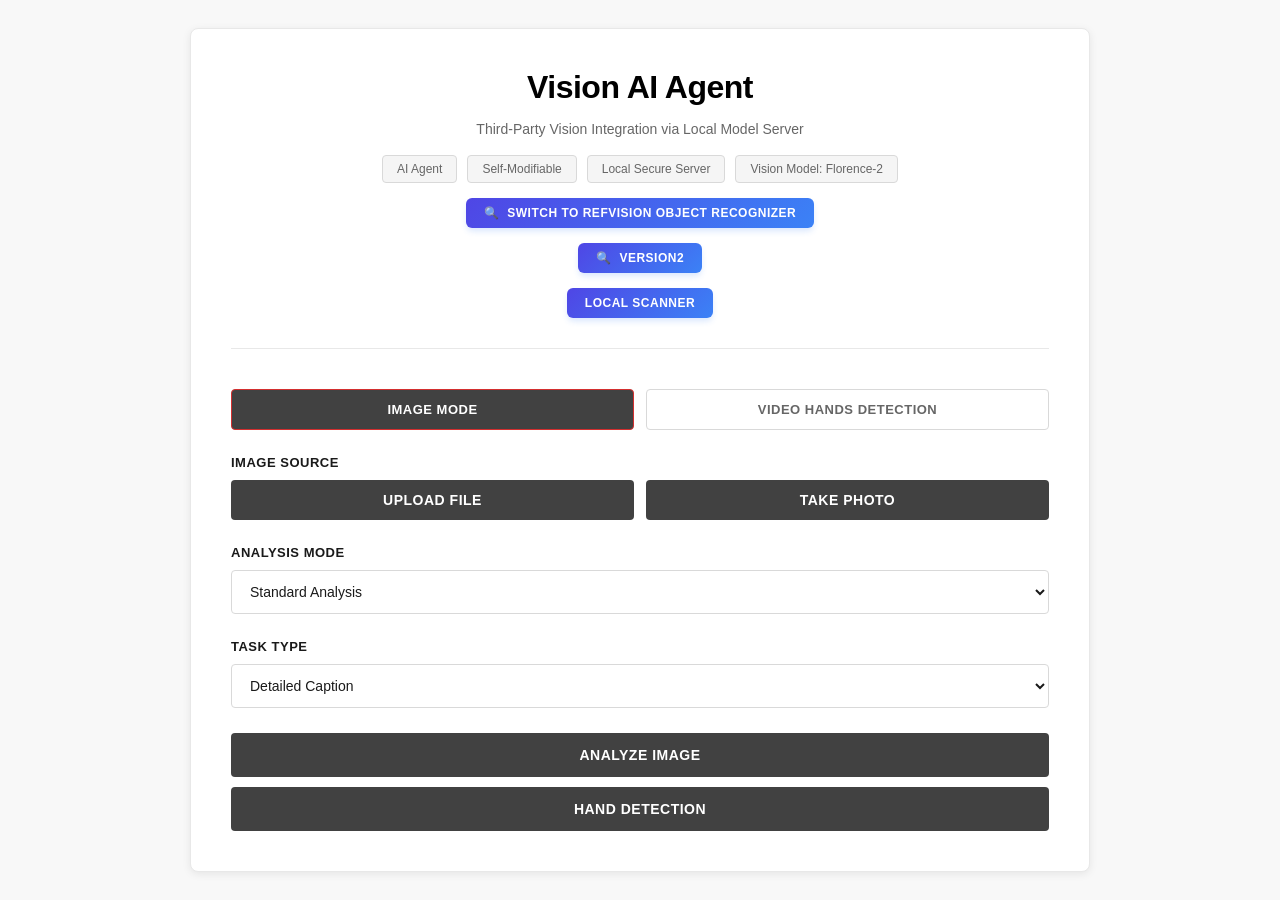
==== commit 7a51542a: "feat: implement client-side image processing and barcode detection logic for vision-based object ide" ====
--- a/templates/index.html
+++ b/templates/index.html
@@ -585,6 +585,14 @@
                     <span>🔍</span> Version2
                 </a>
             </div>
+
+            <div style="margin-top: 15px;">
+                <a href="/localscanner" style="display: inline-flex; align-items: center; gap: 8px; padding: 8px 18px; background: linear-gradient(135deg, #4f46e5 0%, #3b82f6 100%); color: white; text-decoration: none; border-radius: 6px; font-weight: 600; font-size: 12px; text-transform: uppercase; letter-spacing: 0.5px; transition: all 0.3s ease; box-shadow: 0 4px 6px -1px rgba(59, 130, 246, 0.2);">
+                    Local Scanner
+                </a>
+            </div>
+
+            
         </header>
 
         <!-- Mode Toggle -->
